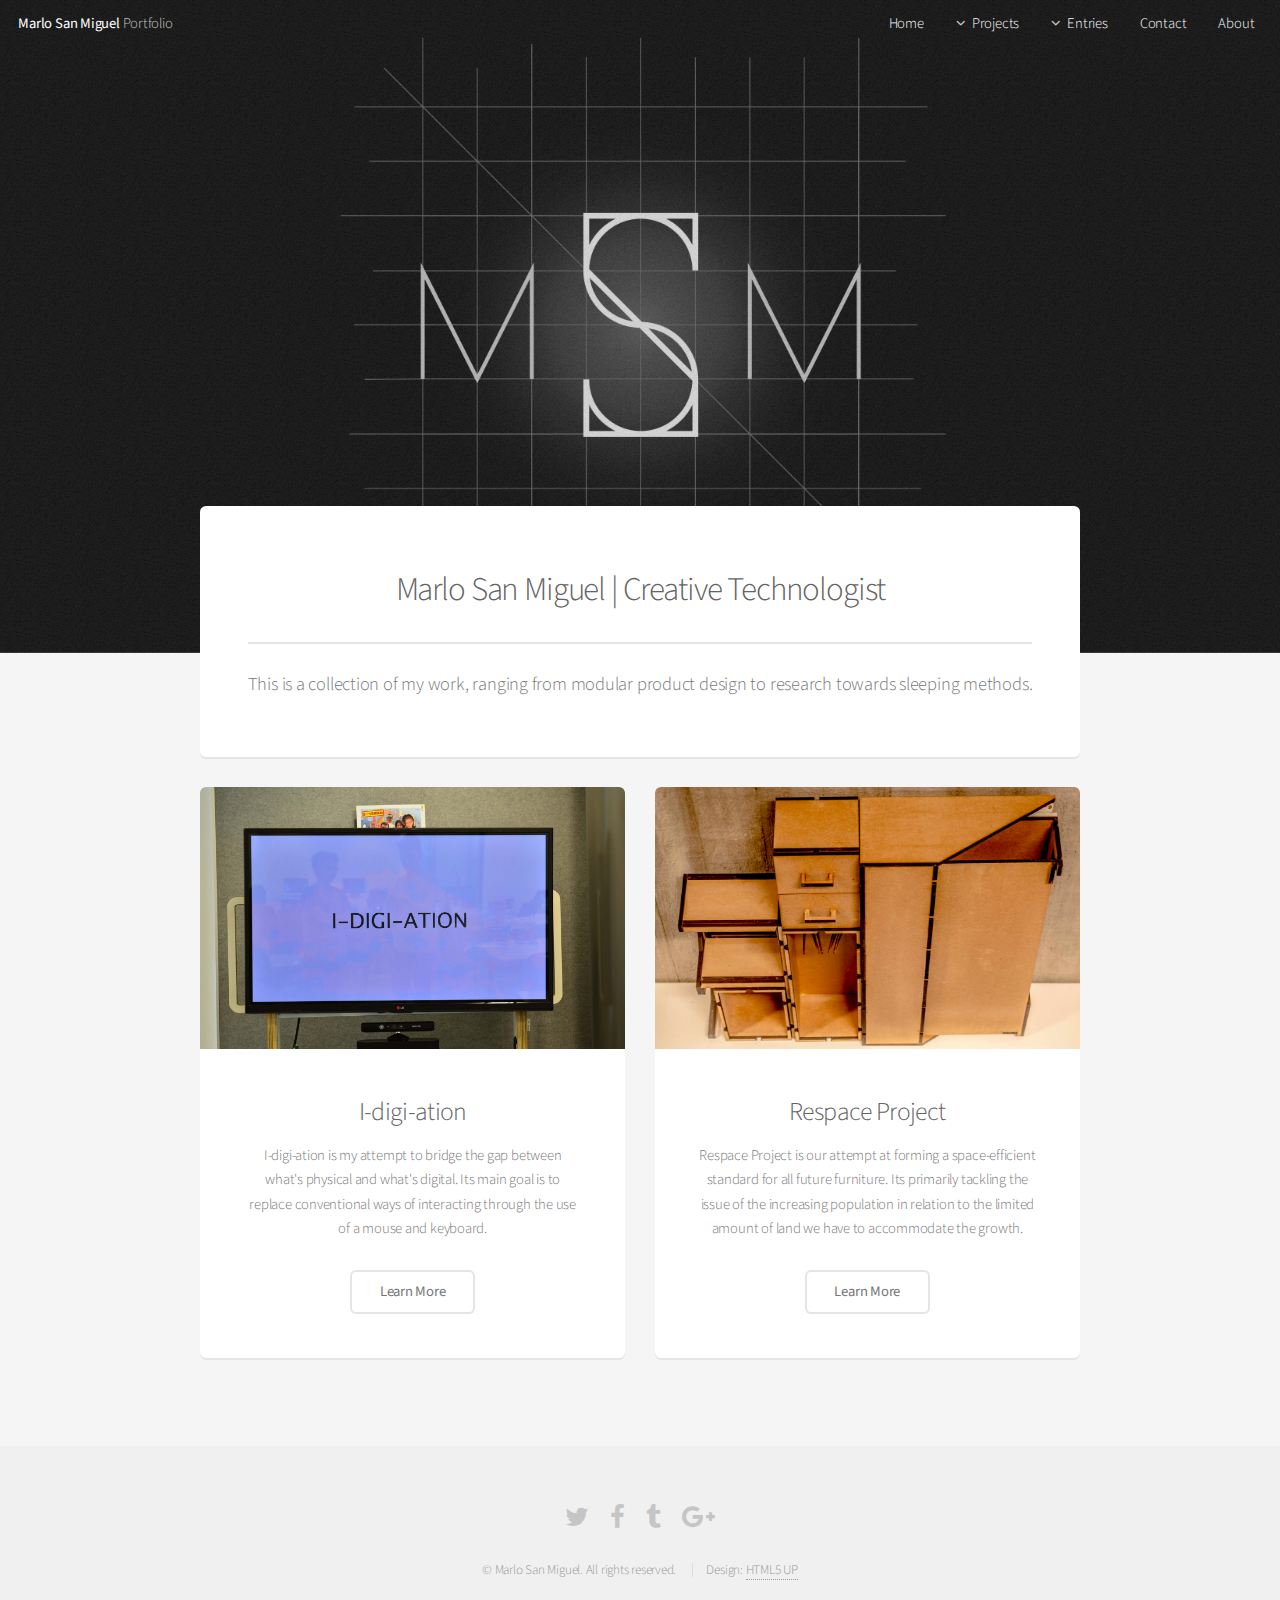
==== index.html @ a64d55e8 "Reconfigured Content.js" ====
<!DOCTYPE HTML>
<!--
	Alpha by HTML5 UP
	html5up.net | @n33co
	Free for personal and commercial use under the CCA 3.0 license (html5up.net/license)
-->
<html>
	<head>
		<link rel="shortcut icon" href="images/icon.ico" />
		<title>Marlo San Miguel</title>
		<meta charset="utf-8" />
		<meta name="viewport" content="width=device-width, initial-scale=1" />
		<!--[if lte IE 8]><script src="assets/js/ie/html5shiv.js"></script><![endif]-->
		<link rel="stylesheet" href="assets/css/main.css" />
		<!--[if lte IE 8]><link rel="stylesheet" href="assets/css/ie8.css" /><![endif]-->
	</head>
	<body class="landing">
		<div id="page-wrapper">

<!-- Header -->

<header id="header" class="alt">
	<script src="assets/js/content.js"></script>
</header>

<!-- Banner -->

			<section id="banner">
				<br/>
				<br/>
				<br/>
				<br/>
				<br/>
				<br/>
				<br/>
				<br/>
				<br/>
				&nbsp;
			</section>


<!-- Main -->

			<section class="container" id="main">
				<section class="box special">
					<header class="major">
				<h2>Marlo San Miguel      |       Creative Technologist</h2>
						<p>This is a collection of my work, ranging from modular product design&nbsp;to research towards sleeping methods.</p>
					</header>
				</section>

				<div class="row">
					<div class="6u 12u(narrower)">
						<section class="box special"><span class="image featured"><a href="idigiation.html"><img alt="" src="images/idigiation.jpg" /></a></span>

							<a href="idigiation.html"><h3>I-digi-ation</h3></a>

							<p>I-digi-ation is my attempt to bridge the gap between what&#39;s physical and what&#39;s digital. Its main goal is to replace conventional ways of interacting through the use of a mouse and keyboard.</p>

							<ul class="actions">
								<li><a class="button alt" href="idigiation.html">Learn More</a></li>
							</ul>
						</section>
					</div>

					<div class="6u 12u(narrower)">
						<section class="box special"><span class="image featured"><a href="respace.html"><img alt="" src="images/respaceBanner.jpg" /></a></span>

							<a href="respace.html"><h3>Respace Project</h3></a>

							<p>Respace Project is our attempt at forming a space-efficient standard for all future furniture. Its primarily tackling the issue
							of the increasing population in relation to the limited amount of land we have to accommodate the growth.</p>

							<ul class="actions">
								<li><a class="button alt" href="respace.html">Learn More</a></li>
							</ul>
						</section>
					</div>
				</div>
			</section>


<!-- Footer -->

			<footer id="footer">
				<ul class="icons">
					<li><a class="icon fa-twitter" href="https://twitter.com/MarlosmColab?lang=en"><span class="label">Twitter</span></a></li>
					<li><a class="icon fa-facebook" href="#"><span class="label">Facebook</span></a></li>
					<li><a class="icon fa-tumblr" href="http://marlosanmiguel.tumblr.com/"><span class="label">Instagram</span></a></li>
					<li><a class="icon fa-google-plus" href="#"><span class="label">Google+</span></a></li>
				</ul>

				<ul class="copyright">
					<li>&copy; Marlo San Miguel. All rights reserved.</li>
					<li>Design: <a href="http://html5up.net">HTML5 UP</a></li>
				</ul>
			</footer>
		</div>



		<!-- Scripts -->
			<script src="assets/js/jquery.min.js"></script>
			<script src="assets/js/jquery.dropotron.min.js"></script>
			<script src="assets/js/jquery.scrollgress.min.js"></script>
			<script src="assets/js/skel.min.js"></script>
			<script src="assets/js/util.js"></script>
			<!--[if lte IE 8]><script src="assets/js/ie/respond.min.js"></script><![endif]-->
			<script src="assets/js/main.js"></script>

	</body>
</html>
---- assets/css/main.css ----
@import url("font-awesome.min.css");
@import url("https://fonts.googleapis.com/css?family=Source+Sans+Pro:300,400,300italic,400italic");

/*
Alpha by HTML5 UP
html5up.net | @n33co
Free for personal and commercial use under the CCA 3.0 license (html5up.net/license)
*/

/* Reset */

html, body, div, span, applet, object, iframe, h1, h2, h3, h4, h5, h6, p, blockquote, pre, a, abbr, acronym, address, big, cite, code, del, dfn, em, img, ins, kbd, q, s, samp, small, strike, strong, sub, sup, tt, var, b, u, i, center, dl, dt, dd, ol, ul, li, fieldset, form, label, legend, table, caption, tbody, tfoot, thead, tr, th, td, article, aside, canvas, details, embed, figure, figcaption, footer, header, hgroup, menu, nav, output, ruby, section, summary, time, mark, audio, video {
	margin: 0;
	padding: 0;
	border: 0;
	font-size: 100%;
	font: inherit;
	vertical-align: baseline;
}

article, aside, details, figcaption, figure, footer, header, hgroup, menu, nav, section {
	display: block;
}

body {
	line-height: 1;
}

ol, ul {
	list-style: none;
}

blockquote, q {
	quotes: none;
}

blockquote:before, blockquote:after, q:before, q:after {
	content: '';
	content: none;
}

table {
	border-collapse: collapse;
	border-spacing: 0;
}

body {
	-webkit-text-size-adjust: none;
}

/* Box Model */

*, *:before, *:after {
	-moz-box-sizing: border-box;
	-webkit-box-sizing: border-box;
	box-sizing: border-box;
}

/* Containers */

.container {
	margin-left: auto;
	margin-right: auto;
}

.container.\31 25\25 {
	width: 100%;
	max-width: 75em;
	min-width: 60em;
}

.container.\37 5\25 {
	width: 45em;
}

.container.\35 0\25 {
	width: 30em;
}

.container.\32 5\25 {
	width: 15em;
}

.container {
	width: 60em;
}

@media screen and (max-width: 1680px) {

	.container.\31 25\25 {
		width: 100%;
		max-width: 75em;
		min-width: 60em;
	}

	.container.\37 5\25 {
		width: 45em;
	}

	.container.\35 0\25 {
		width: 30em;
	}

	.container.\32 5\25 {
		width: 15em;
	}

	.container {
		width: 60em;
	}

}

@media screen and (max-width: 1280px) {

	.container.\31 25\25 {
		width: 100%;
		max-width: 75em;
		min-width: 60em;
	}

	.container.\37 5\25 {
		width: 45em;
	}

	.container.\35 0\25 {
		width: 30em;
	}

	.container.\32 5\25 {
		width: 15em;
	}

	.container {
		width: 60em;
	}

}

@media screen and (max-width: 980px) {

	.container.\31 25\25 {
		width: 100%;
		max-width: 112.5%;
		min-width: 90%;
	}

	.container.\37 5\25 {
		width: 67.5%;
	}

	.container.\35 0\25 {
		width: 45%;
	}

	.container.\32 5\25 {
		width: 22.5%;
	}

	.container {
		width: 90%;
	}

}

@media screen and (max-width: 840px) {

	.container.\31 25\25 {
		width: 100%;
		max-width: 112.5%;
		min-width: 90%;
	}

	.container.\37 5\25 {
		width: 67.5%;
	}

	.container.\35 0\25 {
		width: 45%;
	}

	.container.\32 5\25 {
		width: 22.5%;
	}

	.container {
		width: 90% !important;
	}

}

@media screen and (max-width: 736px) {

	.container.\31 25\25 {
		width: 100%;
		max-width: 125%;
		min-width: 100%;
	}

	.container.\37 5\25 {
		width: 75%;
	}

	.container.\35 0\25 {
		width: 50%;
	}

	.container.\32 5\25 {
		width: 25%;
	}

	.container {
		width: 100% !important;
	}

}

@media screen and (max-width: 480px) {

	.container.\31 25\25 {
		width: 100%;
		max-width: 125%;
		min-width: 100%;
	}

	.container.\37 5\25 {
		width: 75%;
	}

	.container.\35 0\25 {
		width: 50%;
	}

	.container.\32 5\25 {
		width: 25%;
	}

	.container {
		width: 100% !important;
	}

}

/* Grid */

.row {
	border-bottom: solid 1px transparent;
	-moz-box-sizing: border-box;
	-webkit-box-sizing: border-box;
	box-sizing: border-box;
}

.row > * {
	float: left;
	-moz-box-sizing: border-box;
	-webkit-box-sizing: border-box;
	box-sizing: border-box;
}

.row:after, .row:before {
	content: '';
	display: block;
	clear: both;
	height: 0;
}

.row.uniform > * > :first-child {
	margin-top: 0;
}

.row.uniform > * > :last-child {
	margin-bottom: 0;
}

.row.\30 \25 > * {
	padding: 0 0 0 0em;
}

.row.\30 \25 {
	margin: 0 0 -1px 0em;
}

.row.uniform.\30 \25 > * {
	padding: 0em 0 0 0em;
}

.row.uniform.\30 \25 {
	margin: 0em 0 -1px 0em;
}

.row > * {
	padding: 0 0 0 2em;
}

.row {
	margin: 0 0 -1px -2em;
}

.row.uniform > * {
	padding: 2em 0 0 2em;
}

.row.uniform {
	margin: -2em 0 -1px -2em;
}

.row.\32 00\25 > * {
	padding: 0 0 0 4em;
}

.row.\32 00\25 {
	margin: 0 0 -1px -4em;
}

.row.uniform.\32 00\25 > * {
	padding: 4em 0 0 4em;
}

.row.uniform.\32 00\25 {
	margin: -4em 0 -1px -4em;
}

.row.\31 50\25 > * {
	padding: 0 0 0 3em;
}

.row.\31 50\25 {
	margin: 0 0 -1px -3em;
}

.row.uniform.\31 50\25 > * {
	padding: 3em 0 0 3em;
}

.row.uniform.\31 50\25 {
	margin: -3em 0 -1px -3em;
}

.row.\35 0\25 > * {
	padding: 0 0 0 1em;
}

.row.\35 0\25 {
	margin: 0 0 -1px -1em;
}

.row.uniform.\35 0\25 > * {
	padding: 1em 0 0 1em;
}

.row.uniform.\35 0\25 {
	margin: -1em 0 -1px -1em;
}

.row.\32 5\25 > * {
	padding: 0 0 0 0.5em;
}

.row.\32 5\25 {
	margin: 0 0 -1px -0.5em;
}

.row.uniform.\32 5\25 > * {
	padding: 0.5em 0 0 0.5em;
}

.row.uniform.\32 5\25 {
	margin: -0.5em 0 -1px -0.5em;
}

.\31 2u, .\31 2u\24 {
	width: 100%;
	clear: none;
	margin-left: 0;
}

.\31 1u, .\31 1u\24 {
	width: 91.6666666667%;
	clear: none;
	margin-left: 0;
}

.\31 0u, .\31 0u\24 {
	width: 83.3333333333%;
	clear: none;
	margin-left: 0;
}

.\39 u, .\39 u\24 {
	width: 75%;
	clear: none;
	margin-left: 0;
}

.\38 u, .\38 u\24 {
	width: 66.6666666667%;
	clear: none;
	margin-left: 0;
}

.\37 u, .\37 u\24 {
	width: 58.3333333333%;
	clear: none;
	margin-left: 0;
}

.\36 u, .\36 u\24 {
	width: 50%;
	clear: none;
	margin-left: 0;
}

.\35 u, .\35 u\24 {
	width: 41.6666666667%;
	clear: none;
	margin-left: 0;
}

.\34 u, .\34 u\24 {
	width: 33.3333333333%;
	clear: none;
	margin-left: 0;
}

.\33 u, .\33 u\24 {
	width: 25%;
	clear: none;
	margin-left: 0;
}

.\32 u, .\32 u\24 {
	width: 16.6666666667%;
	clear: none;
	margin-left: 0;
}

.\31 u, .\31 u\24 {
	width: 8.3333333333%;
	clear: none;
	margin-left: 0;
}

.\31 2u\24 + *,
.\31 1u\24 + *,
.\31 0u\24 + *,
.\39 u\24 + *,
.\38 u\24 + *,
.\37 u\24 + *,
.\36 u\24 + *,
.\35 u\24 + *,
.\34 u\24 + *,
.\33 u\24 + *,
.\32 u\24 + *,
.\31 u\24 + * {
	clear: left;
}

.\-11u {
	margin-left: 91.66667%;
}

.\-10u {
	margin-left: 83.33333%;
}

.\-9u {
	margin-left: 75%;
}

.\-8u {
	margin-left: 66.66667%;
}

.\-7u {
	margin-left: 58.33333%;
}

.\-6u {
	margin-left: 50%;
}

.\-5u {
	margin-left: 41.66667%;
}

.\-4u {
	margin-left: 33.33333%;
}

.\-3u {
	margin-left: 25%;
}

.\-2u {
	margin-left: 16.66667%;
}

.\-1u {
	margin-left: 8.33333%;
}

@media screen and (max-width: 1680px) {

	.row > * {
		padding: 0 0 0 2em;
	}

	.row {
		margin: 0 0 -1px -2em;
	}

	.row.uniform > * {
		padding: 2em 0 0 2em;
	}

	.row.uniform {
		margin: -2em 0 -1px -2em;
	}

	.row.\32 00\25 > * {
		padding: 0 0 0 4em;
	}

	.row.\32 00\25 {
		margin: 0 0 -1px -4em;
	}

	.row.uniform.\32 00\25 > * {
		padding: 4em 0 0 4em;
	}

	.row.uniform.\32 00\25 {
		margin: -4em 0 -1px -4em;
	}

	.row.\31 50\25 > * {
		padding: 0 0 0 3em;
	}

	.row.\31 50\25 {
		margin: 0 0 -1px -3em;
	}

	.row.uniform.\31 50\25 > * {
		padding: 3em 0 0 3em;
	}

	.row.uniform.\31 50\25 {
		margin: -3em 0 -1px -3em;
	}

	.row.\35 0\25 > * {
		padding: 0 0 0 1em;
	}

	.row.\35 0\25 {
		margin: 0 0 -1px -1em;
	}

	.row.uniform.\35 0\25 > * {
		padding: 1em 0 0 1em;
	}

	.row.uniform.\35 0\25 {
		margin: -1em 0 -1px -1em;
	}

	.row.\32 5\25 > * {
		padding: 0 0 0 0.5em;
	}

	.row.\32 5\25 {
		margin: 0 0 -1px -0.5em;
	}

	.row.uniform.\32 5\25 > * {
		padding: 0.5em 0 0 0.5em;
	}

	.row.uniform.\32 5\25 {
		margin: -0.5em 0 -1px -0.5em;
	}

	.\31 2u\28wide\29, .\31 2u\24\28wide\29 {
		width: 100%;
		clear: none;
		margin-left: 0;
	}

	.\31 1u\28wide\29, .\31 1u\24\28wide\29 {
		width: 91.6666666667%;
		clear: none;
		margin-left: 0;
	}

	.\31 0u\28wide\29, .\31 0u\24\28wide\29 {
		width: 83.3333333333%;
		clear: none;
		margin-left: 0;
	}

	.\39 u\28wide\29, .\39 u\24\28wide\29 {
		width: 75%;
		clear: none;
		margin-left: 0;
	}

	.\38 u\28wide\29, .\38 u\24\28wide\29 {
		width: 66.6666666667%;
		clear: none;
		margin-left: 0;
	}

	.\37 u\28wide\29, .\37 u\24\28wide\29 {
		width: 58.3333333333%;
		clear: none;
		margin-left: 0;
	}

	.\36 u\28wide\29, .\36 u\24\28wide\29 {
		width: 50%;
		clear: none;
		margin-left: 0;
	}

	.\35 u\28wide\29, .\35 u\24\28wide\29 {
		width: 41.6666666667%;
		clear: none;
		margin-left: 0;
	}

	.\34 u\28wide\29, .\34 u\24\28wide\29 {
		width: 33.3333333333%;
		clear: none;
		margin-left: 0;
	}

	.\33 u\28wide\29, .\33 u\24\28wide\29 {
		width: 25%;
		clear: none;
		margin-left: 0;
	}

	.\32 u\28wide\29, .\32 u\24\28wide\29 {
		width: 16.6666666667%;
		clear: none;
		margin-left: 0;
	}

	.\31 u\28wide\29, .\31 u\24\28wide\29 {
		width: 8.3333333333%;
		clear: none;
		margin-left: 0;
	}

	.\31 2u\24\28wide\29 + *,
	.\31 1u\24\28wide\29 + *,
	.\31 0u\24\28wide\29 + *,
	.\39 u\24\28wide\29 + *,
	.\38 u\24\28wide\29 + *,
	.\37 u\24\28wide\29 + *,
	.\36 u\24\28wide\29 + *,
	.\35 u\24\28wide\29 + *,
	.\34 u\24\28wide\29 + *,
	.\33 u\24\28wide\29 + *,
	.\32 u\24\28wide\29 + *,
	.\31 u\24\28wide\29 + * {
		clear: left;
	}

	.\-11u\28wide\29 {
		margin-left: 91.66667%;
	}

	.\-10u\28wide\29 {
		margin-left: 83.33333%;
	}

	.\-9u\28wide\29 {
		margin-left: 75%;
	}

	.\-8u\28wide\29 {
		margin-left: 66.66667%;
	}

	.\-7u\28wide\29 {
		margin-left: 58.33333%;
	}

	.\-6u\28wide\29 {
		margin-left: 50%;
	}

	.\-5u\28wide\29 {
		margin-left: 41.66667%;
	}

	.\-4u\28wide\29 {
		margin-left: 33.33333%;
	}

	.\-3u\28wide\29 {
		margin-left: 25%;
	}

	.\-2u\28wide\29 {
		margin-left: 16.66667%;
	}

	.\-1u\28wide\29 {
		margin-left: 8.33333%;
	}

}

@media screen and (max-width: 1280px) {

	.row > * {
		padding: 0 0 0 2em;
	}

	.row {
		margin: 0 0 -1px -2em;
	}

	.row.uniform > * {
		padding: 2em 0 0 2em;
	}

	.row.uniform {
		margin: -2em 0 -1px -2em;
	}

	.row.\32 00\25 > * {
		padding: 0 0 0 4em;
	}

	.row.\32 00\25 {
		margin: 0 0 -1px -4em;
	}

	.row.uniform.\32 00\25 > * {
		padding: 4em 0 0 4em;
	}

	.row.uniform.\32 00\25 {
		margin: -4em 0 -1px -4em;
	}

	.row.\31 50\25 > * {
		padding: 0 0 0 3em;
	}

	.row.\31 50\25 {
		margin: 0 0 -1px -3em;
	}

	.row.uniform.\31 50\25 > * {
		padding: 3em 0 0 3em;
	}

	.row.uniform.\31 50\25 {
		margin: -3em 0 -1px -3em;
	}

	.row.\35 0\25 > * {
		padding: 0 0 0 1em;
	}

	.row.\35 0\25 {
		margin: 0 0 -1px -1em;
	}

	.row.uniform.\35 0\25 > * {
		padding: 1em 0 0 1em;
	}

	.row.uniform.\35 0\25 {
		margin: -1em 0 -1px -1em;
	}

	.row.\32 5\25 > * {
		padding: 0 0 0 0.5em;
	}

	.row.\32 5\25 {
		margin: 0 0 -1px -0.5em;
	}

	.row.uniform.\32 5\25 > * {
		padding: 0.5em 0 0 0.5em;
	}

	.row.uniform.\32 5\25 {
		margin: -0.5em 0 -1px -0.5em;
	}

	.\31 2u\28normal\29, .\31 2u\24\28normal\29 {
		width: 100%;
		clear: none;
		margin-left: 0;
	}

	.\31 1u\28normal\29, .\31 1u\24\28normal\29 {
		width: 91.6666666667%;
		clear: none;
		margin-left: 0;
	}

	.\31 0u\28normal\29, .\31 0u\24\28normal\29 {
		width: 83.3333333333%;
		clear: none;
		margin-left: 0;
	}

	.\39 u\28normal\29, .\39 u\24\28normal\29 {
		width: 75%;
		clear: none;
		margin-left: 0;
	}

	.\38 u\28normal\29, .\38 u\24\28normal\29 {
		width: 66.6666666667%;
		clear: none;
		margin-left: 0;
	}

	.\37 u\28normal\29, .\37 u\24\28normal\29 {
		width: 58.3333333333%;
		clear: none;
		margin-left: 0;
	}

	.\36 u\28normal\29, .\36 u\24\28normal\29 {
		width: 50%;
		clear: none;
		margin-left: 0;
	}

	.\35 u\28normal\29, .\35 u\24\28normal\29 {
		width: 41.6666666667%;
		clear: none;
		margin-left: 0;
	}

	.\34 u\28normal\29, .\34 u\24\28normal\29 {
		width: 33.3333333333%;
		clear: none;
		margin-left: 0;
	}

	.\33 u\28normal\29, .\33 u\24\28normal\29 {
		width: 25%;
		clear: none;
		margin-left: 0;
	}

	.\32 u\28normal\29, .\32 u\24\28normal\29 {
		width: 16.6666666667%;
		clear: none;
		margin-left: 0;
	}

	.\31 u\28normal\29, .\31 u\24\28normal\29 {
		width: 8.3333333333%;
		clear: none;
		margin-left: 0;
	}

	.\31 2u\24\28normal\29 + *,
	.\31 1u\24\28normal\29 + *,
	.\31 0u\24\28normal\29 + *,
	.\39 u\24\28normal\29 + *,
	.\38 u\24\28normal\29 + *,
	.\37 u\24\28normal\29 + *,
	.\36 u\24\28normal\29 + *,
	.\35 u\24\28normal\29 + *,
	.\34 u\24\28normal\29 + *,
	.\33 u\24\28normal\29 + *,
	.\32 u\24\28normal\29 + *,
	.\31 u\24\28normal\29 + * {
		clear: left;
	}

	.\-11u\28normal\29 {
		margin-left: 91.66667%;
	}

	.\-10u\28normal\29 {
		margin-left: 83.33333%;
	}

	.\-9u\28normal\29 {
		margin-left: 75%;
	}

	.\-8u\28normal\29 {
		margin-left: 66.66667%;
	}

	.\-7u\28normal\29 {
		margin-left: 58.33333%;
	}

	.\-6u\28normal\29 {
		margin-left: 50%;
	}

	.\-5u\28normal\29 {
		margin-left: 41.66667%;
	}

	.\-4u\28normal\29 {
		margin-left: 33.33333%;
	}

	.\-3u\28normal\29 {
		margin-left: 25%;
	}

	.\-2u\28normal\29 {
		margin-left: 16.66667%;
	}

	.\-1u\28normal\29 {
		margin-left: 8.33333%;
	}

}

@media screen and (max-width: 980px) {

	.row > * {
		padding: 0 0 0 2em;
	}

	.row {
		margin: 0 0 -1px -2em;
	}

	.row.uniform > * {
		padding: 2em 0 0 2em;
	}

	.row.uniform {
		margin: -2em 0 -1px -2em;
	}

	.row.\32 00\25 > * {
		padding: 0 0 0 4em;
	}

	.row.\32 00\25 {
		margin: 0 0 -1px -4em;
	}

	.row.uniform.\32 00\25 > * {
		padding: 4em 0 0 4em;
	}

	.row.uniform.\32 00\25 {
		margin: -4em 0 -1px -4em;
	}

	.row.\31 50\25 > * {
		padding: 0 0 0 3em;
	}

	.row.\31 50\25 {
		margin: 0 0 -1px -3em;
	}

	.row.uniform.\31 50\25 > * {
		padding: 3em 0 0 3em;
	}

	.row.uniform.\31 50\25 {
		margin: -3em 0 -1px -3em;
	}

	.row.\35 0\25 > * {
		padding: 0 0 0 1em;
	}

	.row.\35 0\25 {
		margin: 0 0 -1px -1em;
	}

	.row.uniform.\35 0\25 > * {
		padding: 1em 0 0 1em;
	}

	.row.uniform.\35 0\25 {
		margin: -1em 0 -1px -1em;
	}

	.row.\32 5\25 > * {
		padding: 0 0 0 0.5em;
	}

	.row.\32 5\25 {
		margin: 0 0 -1px -0.5em;
	}

	.row.uniform.\32 5\25 > * {
		padding: 0.5em 0 0 0.5em;
	}

	.row.uniform.\32 5\25 {
		margin: -0.5em 0 -1px -0.5em;
	}

	.\31 2u\28narrow\29, .\31 2u\24\28narrow\29 {
		width: 100%;
		clear: none;
		margin-left: 0;
	}

	.\31 1u\28narrow\29, .\31 1u\24\28narrow\29 {
		width: 91.6666666667%;
		clear: none;
		margin-left: 0;
	}

	.\31 0u\28narrow\29, .\31 0u\24\28narrow\29 {
		width: 83.3333333333%;
		clear: none;
		margin-left: 0;
	}

	.\39 u\28narrow\29, .\39 u\24\28narrow\29 {
		width: 75%;
		clear: none;
		margin-left: 0;
	}

	.\38 u\28narrow\29, .\38 u\24\28narrow\29 {
		width: 66.6666666667%;
		clear: none;
		margin-left: 0;
	}

	.\37 u\28narrow\29, .\37 u\24\28narrow\29 {
		width: 58.3333333333%;
		clear: none;
		margin-left: 0;
	}

	.\36 u\28narrow\29, .\36 u\24\28narrow\29 {
		width: 50%;
		clear: none;
		margin-left: 0;
	}

	.\35 u\28narrow\29, .\35 u\24\28narrow\29 {
		width: 41.6666666667%;
		clear: none;
		margin-left: 0;
	}

	.\34 u\28narrow\29, .\34 u\24\28narrow\29 {
		width: 33.3333333333%;
		clear: none;
		margin-left: 0;
	}

	.\33 u\28narrow\29, .\33 u\24\28narrow\29 {
		width: 25%;
		clear: none;
		margin-left: 0;
	}

	.\32 u\28narrow\29, .\32 u\24\28narrow\29 {
		width: 16.6666666667%;
		clear: none;
		margin-left: 0;
	}

	.\31 u\28narrow\29, .\31 u\24\28narrow\29 {
		width: 8.3333333333%;
		clear: none;
		margin-left: 0;
	}

	.\31 2u\24\28narrow\29 + *,
	.\31 1u\24\28narrow\29 + *,
	.\31 0u\24\28narrow\29 + *,
	.\39 u\24\28narrow\29 + *,
	.\38 u\24\28narrow\29 + *,
	.\37 u\24\28narrow\29 + *,
	.\36 u\24\28narrow\29 + *,
	.\35 u\24\28narrow\29 + *,
	.\34 u\24\28narrow\29 + *,
	.\33 u\24\28narrow\29 + *,
	.\32 u\24\28narrow\29 + *,
	.\31 u\24\28narrow\29 + * {
		clear: left;
	}

	.\-11u\28narrow\29 {
		margin-left: 91.66667%;
	}

	.\-10u\28narrow\29 {
		margin-left: 83.33333%;
	}

	.\-9u\28narrow\29 {
		margin-left: 75%;
	}

	.\-8u\28narrow\29 {
		margin-left: 66.66667%;
	}

	.\-7u\28narrow\29 {
		margin-left: 58.33333%;
	}

	.\-6u\28narrow\29 {
		margin-left: 50%;
	}

	.\-5u\28narrow\29 {
		margin-left: 41.66667%;
	}

	.\-4u\28narrow\29 {
		margin-left: 33.33333%;
	}

	.\-3u\28narrow\29 {
		margin-left: 25%;
	}

	.\-2u\28narrow\29 {
		margin-left: 16.66667%;
	}

	.\-1u\28narrow\29 {
		margin-left: 8.33333%;
	}

}

@media screen and (max-width: 840px) {

	.row > * {
		padding: 0 0 0 2em;
	}

	.row {
		margin: 0 0 -1px -2em;
	}

	.row.uniform > * {
		padding: 2em 0 0 2em;
	}

	.row.uniform {
		margin: -2em 0 -1px -2em;
	}

	.row.\32 00\25 > * {
		padding: 0 0 0 4em;
	}

	.row.\32 00\25 {
		margin: 0 0 -1px -4em;
	}

	.row.uniform.\32 00\25 > * {
		padding: 4em 0 0 4em;
	}

	.row.uniform.\32 00\25 {
		margin: -4em 0 -1px -4em;
	}

	.row.\31 50\25 > * {
		padding: 0 0 0 3em;
	}

	.row.\31 50\25 {
		margin: 0 0 -1px -3em;
	}

	.row.uniform.\31 50\25 > * {
		padding: 3em 0 0 3em;
	}

	.row.uniform.\31 50\25 {
		margin: -3em 0 -1px -3em;
	}

	.row.\35 0\25 > * {
		padding: 0 0 0 1em;
	}

	.row.\35 0\25 {
		margin: 0 0 -1px -1em;
	}

	.row.uniform.\35 0\25 > * {
		padding: 1em 0 0 1em;
	}

	.row.uniform.\35 0\25 {
		margin: -1em 0 -1px -1em;
	}

	.row.\32 5\25 > * {
		padding: 0 0 0 0.5em;
	}

	.row.\32 5\25 {
		margin: 0 0 -1px -0.5em;
	}

	.row.uniform.\32 5\25 > * {
		padding: 0.5em 0 0 0.5em;
	}

	.row.uniform.\32 5\25 {
		margin: -0.5em 0 -1px -0.5em;
	}

	.\31 2u\28narrower\29, .\31 2u\24\28narrower\29 {
		width: 100%;
		clear: none;
		margin-left: 0;
	}

	.\31 1u\28narrower\29, .\31 1u\24\28narrower\29 {
		width: 91.6666666667%;
		clear: none;
		margin-left: 0;
	}

	.\31 0u\28narrower\29, .\31 0u\24\28narrower\29 {
		width: 83.3333333333%;
		clear: none;
		margin-left: 0;
	}

	.\39 u\28narrower\29, .\39 u\24\28narrower\29 {
		width: 75%;
		clear: none;
		margin-left: 0;
	}

	.\38 u\28narrower\29, .\38 u\24\28narrower\29 {
		width: 66.6666666667%;
		clear: none;
		margin-left: 0;
	}

	.\37 u\28narrower\29, .\37 u\24\28narrower\29 {
		width: 58.3333333333%;
		clear: none;
		margin-left: 0;
	}

	.\36 u\28narrower\29, .\36 u\24\28narrower\29 {
		width: 50%;
		clear: none;
		margin-left: 0;
	}

	.\35 u\28narrower\29, .\35 u\24\28narrower\29 {
		width: 41.6666666667%;
		clear: none;
		margin-left: 0;
	}

	.\34 u\28narrower\29, .\34 u\24\28narrower\29 {
		width: 33.3333333333%;
		clear: none;
		margin-left: 0;
	}

	.\33 u\28narrower\29, .\33 u\24\28narrower\29 {
		width: 25%;
		clear: none;
		margin-left: 0;
	}

	.\32 u\28narrower\29, .\32 u\24\28narrower\29 {
		width: 16.6666666667%;
		clear: none;
		margin-left: 0;
	}

	.\31 u\28narrower\29, .\31 u\24\28narrower\29 {
		width: 8.3333333333%;
		clear: none;
		margin-left: 0;
	}

	.\31 2u\24\28narrower\29 + *,
	.\31 1u\24\28narrower\29 + *,
	.\31 0u\24\28narrower\29 + *,
	.\39 u\24\28narrower\29 + *,
	.\38 u\24\28narrower\29 + *,
	.\37 u\24\28narrower\29 + *,
	.\36 u\24\28narrower\29 + *,
	.\35 u\24\28narrower\29 + *,
	.\34 u\24\28narrower\29 + *,
	.\33 u\24\28narrower\29 + *,
	.\32 u\24\28narrower\29 + *,
	.\31 u\24\28narrower\29 + * {
		clear: left;
	}

	.\-11u\28narrower\29 {
		margin-left: 91.66667%;
	}

	.\-10u\28narrower\29 {
		margin-left: 83.33333%;
	}

	.\-9u\28narrower\29 {
		margin-left: 75%;
	}

	.\-8u\28narrower\29 {
		margin-left: 66.66667%;
	}

	.\-7u\28narrower\29 {
		margin-left: 58.33333%;
	}

	.\-6u\28narrower\29 {
		margin-left: 50%;
	}

	.\-5u\28narrower\29 {
		margin-left: 41.66667%;
	}

	.\-4u\28narrower\29 {
		margin-left: 33.33333%;
	}

	.\-3u\28narrower\29 {
		margin-left: 25%;
	}

	.\-2u\28narrower\29 {
		margin-left: 16.66667%;
	}

	.\-1u\28narrower\29 {
		margin-left: 8.33333%;
	}

}

@media screen and (max-width: 736px) {

	.row > * {
		padding: 0 0 0 2em;
	}

	.row {
		margin: 0 0 -1px -2em;
	}

	.row.uniform > * {
		padding: 2em 0 0 2em;
	}

	.row.uniform {
		margin: -2em 0 -1px -2em;
	}

	.row.\32 00\25 > * {
		padding: 0 0 0 4em;
	}

	.row.\32 00\25 {
		margin: 0 0 -1px -4em;
	}

	.row.uniform.\32 00\25 > * {
		padding: 4em 0 0 4em;
	}

	.row.uniform.\32 00\25 {
		margin: -4em 0 -1px -4em;
	}

	.row.\31 50\25 > * {
		padding: 0 0 0 3em;
	}

	.row.\31 50\25 {
		margin: 0 0 -1px -3em;
	}

	.row.uniform.\31 50\25 > * {
		padding: 3em 0 0 3em;
	}

	.row.uniform.\31 50\25 {
		margin: -3em 0 -1px -3em;
	}

	.row.\35 0\25 > * {
		padding: 0 0 0 1em;
	}

	.row.\35 0\25 {
		margin: 0 0 -1px -1em;
	}

	.row.uniform.\35 0\25 > * {
		padding: 1em 0 0 1em;
	}

	.row.uniform.\35 0\25 {
		margin: -1em 0 -1px -1em;
	}

	.row.\32 5\25 > * {
		padding: 0 0 0 0.5em;
	}

	.row.\32 5\25 {
		margin: 0 0 -1px -0.5em;
	}

	.row.uniform.\32 5\25 > * {
		padding: 0.5em 0 0 0.5em;
	}

	.row.uniform.\32 5\25 {
		margin: -0.5em 0 -1px -0.5em;
	}

	.\31 2u\28mobile\29, .\31 2u\24\28mobile\29 {
		width: 100%;
		clear: none;
		margin-left: 0;
	}

	.\31 1u\28mobile\29, .\31 1u\24\28mobile\29 {
		width: 91.6666666667%;
		clear: none;
		margin-left: 0;
	}

	.\31 0u\28mobile\29, .\31 0u\24\28mobile\29 {
		width: 83.3333333333%;
		clear: none;
		margin-left: 0;
	}

	.\39 u\28mobile\29, .\39 u\24\28mobile\29 {
		width: 75%;
		clear: none;
		margin-left: 0;
	}

	.\38 u\28mobile\29, .\38 u\24\28mobile\29 {
		width: 66.6666666667%;
		clear: none;
		margin-left: 0;
	}

	.\37 u\28mobile\29, .\37 u\24\28mobile\29 {
		width: 58.3333333333%;
		clear: none;
		margin-left: 0;
	}

	.\36 u\28mobile\29, .\36 u\24\28mobile\29 {
		width: 50%;
		clear: none;
		margin-left: 0;
	}

	.\35 u\28mobile\29, .\35 u\24\28mobile\29 {
		width: 41.6666666667%;
		clear: none;
		margin-left: 0;
	}

	.\34 u\28mobile\29, .\34 u\24\28mobile\29 {
		width: 33.3333333333%;
		clear: none;
		margin-left: 0;
	}

	.\33 u\28mobile\29, .\33 u\24\28mobile\29 {
		width: 25%;
		clear: none;
		margin-left: 0;
	}

	.\32 u\28mobile\29, .\32 u\24\28mobile\29 {
		width: 16.6666666667%;
		clear: none;
		margin-left: 0;
	}

	.\31 u\28mobile\29, .\31 u\24\28mobile\29 {
		width: 8.3333333333%;
		clear: none;
		margin-left: 0;
	}

	.\31 2u\24\28mobile\29 + *,
	.\31 1u\24\28mobile\29 + *,
	.\31 0u\24\28mobile\29 + *,
	.\39 u\24\28mobile\29 + *,
	.\38 u\24\28mobile\29 + *,
	.\37 u\24\28mobile\29 + *,
	.\36 u\24\28mobile\29 + *,
	.\35 u\24\28mobile\29 + *,
	.\34 u\24\28mobile\29 + *,
	.\33 u\24\28mobile\29 + *,
	.\32 u\24\28mobile\29 + *,
	.\31 u\24\28mobile\29 + * {
		clear: left;
	}

	.\-11u\28mobile\29 {
		margin-left: 91.66667%;
	}

	.\-10u\28mobile\29 {
		margin-left: 83.33333%;
	}

	.\-9u\28mobile\29 {
		margin-left: 75%;
	}

	.\-8u\28mobile\29 {
		margin-left: 66.66667%;
	}

	.\-7u\28mobile\29 {
		margin-left: 58.33333%;
	}

	.\-6u\28mobile\29 {
		margin-left: 50%;
	}

	.\-5u\28mobile\29 {
		margin-left: 41.66667%;
	}

	.\-4u\28mobile\29 {
		margin-left: 33.33333%;
	}

	.\-3u\28mobile\29 {
		margin-left: 25%;
	}

	.\-2u\28mobile\29 {
		margin-left: 16.66667%;
	}

	.\-1u\28mobile\29 {
		margin-left: 8.33333%;
	}

}

@media screen and (max-width: 480px) {

	.row > * {
		padding: 0 0 0 2em;
	}

	.row {
		margin: 0 0 -1px -2em;
	}

	.row.uniform > * {
		padding: 2em 0 0 2em;
	}

	.row.uniform {
		margin: -2em 0 -1px -2em;
	}

	.row.\32 00\25 > * {
		padding: 0 0 0 4em;
	}

	.row.\32 00\25 {
		margin: 0 0 -1px -4em;
	}

	.row.uniform.\32 00\25 > * {
		padding: 4em 0 0 4em;
	}

	.row.uniform.\32 00\25 {
		margin: -4em 0 -1px -4em;
	}

	.row.\31 50\25 > * {
		padding: 0 0 0 3em;
	}

	.row.\31 50\25 {
		margin: 0 0 -1px -3em;
	}

	.row.uniform.\31 50\25 > * {
		padding: 3em 0 0 3em;
	}

	.row.uniform.\31 50\25 {
		margin: -3em 0 -1px -3em;
	}

	.row.\35 0\25 > * {
		padding: 0 0 0 1em;
	}

	.row.\35 0\25 {
		margin: 0 0 -1px -1em;
	}

	.row.uniform.\35 0\25 > * {
		padding: 1em 0 0 1em;
	}

	.row.uniform.\35 0\25 {
		margin: -1em 0 -1px -1em;
	}

	.row.\32 5\25 > * {
		padding: 0 0 0 0.5em;
	}

	.row.\32 5\25 {
		margin: 0 0 -1px -0.5em;
	}

	.row.uniform.\32 5\25 > * {
		padding: 0.5em 0 0 0.5em;
	}

	.row.uniform.\32 5\25 {
		margin: -0.5em 0 -1px -0.5em;
	}

	.\31 2u\28mobilep\29, .\31 2u\24\28mobilep\29 {
		width: 100%;
		clear: none;
		margin-left: 0;
	}

	.\31 1u\28mobilep\29, .\31 1u\24\28mobilep\29 {
		width: 91.6666666667%;
		clear: none;
		margin-left: 0;
	}

	.\31 0u\28mobilep\29, .\31 0u\24\28mobilep\29 {
		width: 83.3333333333%;
		clear: none;
		margin-left: 0;
	}

	.\39 u\28mobilep\29, .\39 u\24\28mobilep\29 {
		width: 75%;
		clear: none;
		margin-left: 0;
	}

	.\38 u\28mobilep\29, .\38 u\24\28mobilep\29 {
		width: 66.6666666667%;
		clear: none;
		margin-left: 0;
	}

	.\37 u\28mobilep\29, .\37 u\24\28mobilep\29 {
		width: 58.3333333333%;
		clear: none;
		margin-left: 0;
	}

	.\36 u\28mobilep\29, .\36 u\24\28mobilep\29 {
		width: 50%;
		clear: none;
		margin-left: 0;
	}

	.\35 u\28mobilep\29, .\35 u\24\28mobilep\29 {
		width: 41.6666666667%;
		clear: none;
		margin-left: 0;
	}

	.\34 u\28mobilep\29, .\34 u\24\28mobilep\29 {
		width: 33.3333333333%;
		clear: none;
		margin-left: 0;
	}

	.\33 u\28mobilep\29, .\33 u\24\28mobilep\29 {
		width: 25%;
		clear: none;
		margin-left: 0;
	}

	.\32 u\28mobilep\29, .\32 u\24\28mobilep\29 {
		width: 16.6666666667%;
		clear: none;
		margin-left: 0;
	}

	.\31 u\28mobilep\29, .\31 u\24\28mobilep\29 {
		width: 8.3333333333%;
		clear: none;
		margin-left: 0;
	}

	.\31 2u\24\28mobilep\29 + *,
	.\31 1u\24\28mobilep\29 + *,
	.\31 0u\24\28mobilep\29 + *,
	.\39 u\24\28mobilep\29 + *,
	.\38 u\24\28mobilep\29 + *,
	.\37 u\24\28mobilep\29 + *,
	.\36 u\24\28mobilep\29 + *,
	.\35 u\24\28mobilep\29 + *,
	.\34 u\24\28mobilep\29 + *,
	.\33 u\24\28mobilep\29 + *,
	.\32 u\24\28mobilep\29 + *,
	.\31 u\24\28mobilep\29 + * {
		clear: left;
	}

	.\-11u\28mobilep\29 {
		margin-left: 91.66667%;
	}

	.\-10u\28mobilep\29 {
		margin-left: 83.33333%;
	}

	.\-9u\28mobilep\29 {
		margin-left: 75%;
	}

	.\-8u\28mobilep\29 {
		margin-left: 66.66667%;
	}

	.\-7u\28mobilep\29 {
		margin-left: 58.33333%;
	}

	.\-6u\28mobilep\29 {
		margin-left: 50%;
	}

	.\-5u\28mobilep\29 {
		margin-left: 41.66667%;
	}

	.\-4u\28mobilep\29 {
		margin-left: 33.33333%;
	}

	.\-3u\28mobilep\29 {
		margin-left: 25%;
	}

	.\-2u\28mobilep\29 {
		margin-left: 16.66667%;
	}

	.\-1u\28mobilep\29 {
		margin-left: 8.33333%;
	}

}

/* Basic */

body {
	background: #f5f5f5;
}

body, input, select, textarea {
	color: #777;
	font-family: "Source Sans Pro", sans-serif;
	font-size: 16pt;
	font-weight: 300;
	line-height: 1.65em;
	letter-spacing: -0.015em;
}

a {
	-moz-transition: color 0.2s ease-in-out, border-bottom-color 0.2s ease-in-out;
	-webkit-transition: color 0.2s ease-in-out, border-bottom-color 0.2s ease-in-out;
	-ms-transition: color 0.2s ease-in-out, border-bottom-color 0.2s ease-in-out;
	transition: color 0.2s ease-in-out, border-bottom-color 0.2s ease-in-out;
	border-bottom: dotted 1px;
	color: #e89980;
	text-decoration: none;
}

a:hover {
	border-bottom-color: transparent;
}

strong, b {
	color: #646464;
	font-weight: 400;
}

em, i {
	font-style: italic;
}

p {
	margin: 0 0 2em 0;
}

h1, h2, h3, h4, h5, h6 {
	color: #646464;
	font-weight: 300;
	line-height: 1em;
	margin: 0 0 0.5em 0;
}

h1 a, h2 a, h3 a, h4 a, h5 a, h6 a {
	color: inherit;
	text-decoration: none;
}

h2 {
	font-size: 2.25em;
	line-height: 1.5em;
	letter-spacing: -0.035em;
}

h3 {
	font-size: 1.75em;
	line-height: 1.5em;
	letter-spacing: -0.025em;
}

h4 {
	font-size: 1.1em;
	line-height: 1.5em;
	letter-spacing: 0;
}

h5 {
	font-size: 0.9em;
	line-height: 1.5em;
	letter-spacing: 0;
}

h6 {
	font-size: 0.7em;
	line-height: 1.5em;
	letter-spacing: 0;
}

sub {
	font-size: 0.8em;
	position: relative;
	top: 0.5em;
}

sup {
	font-size: 0.8em;
	position: relative;
	top: -0.5em;
}

hr {
	border: 0;
	border-bottom: solid 2px #e5e5e5;
	margin: 2em 0;
}

hr.major {
	margin: 3em 0;
}

blockquote {
	border-left: solid 4px #e5e5e5;
	font-style: italic;
	margin: 0 0 2em 0;
	padding: 0.5em 0 0.5em 2em;
}

pre {
	-webkit-overflow-scrolling: touch;
	background: #f8f8f8;
	border-radius: 6px;
	border: solid 1px #e5e5e5;
	font-family: monospace;
	font-size: 0.9em;
	line-height: 1.75em;
	margin: 0 0 2em 0;
	overflow-x: auto;
	padding: 1em 1.5em;
}

code {
	background: #f8f8f8;
	border-radius: 6px;
	border: solid 1px #e5e5e5;
	font-family: monospace;
	font-size: 0.9em;
	margin: 0 0.25em;
	padding: 0.25em 0.65em;
}

.align-left {
	text-align: left;
}

.align-center {
	text-align: center;
}

.align-right {
	text-align: right;
}

/* Section/Article */

section.special, article.special {
	text-align: center;
}

header p {
	color: #999;
	position: relative;
	margin: 0 0 1.5em 0;
	font-style: italic;
}

header h2 + p {
	font-size: 1.25em;
	margin-top: -1em;
	line-height: 1.5em;
}

header h3 + p {
	font-size: 1.1em;
	margin-top: -0.85em;
	line-height: 1.5em;
}

header h4 + p,
header h5 + p,
header h6 + p {
	font-size: 0.8em;
	margin-top: -0.5em;
	line-height: 1.5em;
}

header.major {
	padding: 1em 0;
	text-align: center;
}

header.major h2 {
	margin: 0;
}

header.major p {
	display: inline-block;
	border-top: solid 2px #e5e5e5;
	color: #777;
	margin: 1.5em 0 0 0;
	padding: 1.5em 0 0 0;
	font-style: normal;
}

header.desc p {
	text-align: center;
	display: inline-block;
	border-bottom: solid 2px #e5e5e5;
	color: #777;
	margin: 0 3em 1.5em 3em;
	padding: .5em 3em 1.5em 3em;
	font-style: normal;
}


/* Form */

form {
	margin: 0 0 2em 0;
}

label {
	color: #646464;
	display: block;
	font-size: 0.9em;
	font-weight: 300;
	margin: 0 0 1em 0;
}

input[type="text"],
input[type="password"],
input[type="email"],
select,
textarea {
	-moz-appearance: none;
	-webkit-appearance: none;
	-ms-appearance: none;
	appearance: none;
	background: #f8f8f8;
	border-radius: 6px;
	border: solid 1px #e5e5e5;
	color: inherit;
	display: block;
	outline: 0;
	padding: 0 1em;
	text-decoration: none;
	width: 100%;
}

input[type="text"]:invalid,
input[type="password"]:invalid,
input[type="email"]:invalid,
select:invalid,
textarea:invalid {
	box-shadow: none;
}

input[type="text"]:focus,
input[type="password"]:focus,
input[type="email"]:focus,
select:focus,
textarea:focus {
	border-color: #e89980;
	box-shadow: 0 0 0 2px #e89980;
}

.select-wrapper {
	text-decoration: none;
	display: block;
	position: relative;
}

.select-wrapper:before {
	-moz-osx-font-smoothing: grayscale;
	-webkit-font-smoothing: antialiased;
	font-family: FontAwesome;
	font-style: normal;
	font-weight: normal;
	text-transform: none !important;
}

.select-wrapper:before {
	color: #e5e5e5;
	content: '\f078';
	display: block;
	height: 3em;
	line-height: 3em;
	pointer-events: none;
	position: absolute;
	right: 0;
	text-align: center;
	top: 0;
	width: 3em;
}

.select-wrapper select::-ms-expand {
	display: none;
}

input[type="text"],
input[type="password"],
input[type="email"],
select {
	height: 3em;
}

textarea {
	padding: 0.75em 1em;
}

input[type="checkbox"],
input[type="radio"] {
	-moz-appearance: none;
	-webkit-appearance: none;
	-ms-appearance: none;
	appearance: none;
	display: block;
	float: left;
	margin-right: -2em;
	opacity: 0;
	width: 1em;
	z-index: -1;
}

input[type="checkbox"] + label,
input[type="radio"] + label {
	text-decoration: none;
	color: #777;
	cursor: pointer;
	display: inline-block;
	font-size: 1em;
	font-weight: 300;
	padding-left: 2.55em;
	padding-right: 0.75em;
	position: relative;
}

input[type="checkbox"] + label:before,
input[type="radio"] + label:before {
	-moz-osx-font-smoothing: grayscale;
	-webkit-font-smoothing: antialiased;
	font-family: FontAwesome;
	font-style: normal;
	font-weight: normal;
	text-transform: none !important;
}

input[type="checkbox"] + label:before,
input[type="radio"] + label:before {
	background: #f8f8f8;
	border-radius: 6px;
	border: solid 1px #e5e5e5;
	content: '';
	display: inline-block;
	height: 1.8em;
	left: 0;
	line-height: 1.725em;
	position: absolute;
	text-align: center;
	top: 0;
	width: 1.8em;
}

input[type="checkbox"]:checked + label:before,
input[type="radio"]:checked + label:before {
	background: #666;
	border-color: #666;
	color: #ffffff;
	content: '\f00c';
}

input[type="checkbox"]:focus + label:before,
input[type="radio"]:focus + label:before {
	border-color: #e89980;
	box-shadow: 0 0 0 1px #e89980;
}

input[type="checkbox"] + label:before {
	border-radius: 6px;
}

input[type="radio"] + label:before {
	border-radius: 100%;
}

::-webkit-input-placeholder {
	color: #999 !important;
	opacity: 1.0;
}

:-moz-placeholder {
	color: #999 !important;
	opacity: 1.0;
}

::-moz-placeholder {
	color: #999 !important;
	opacity: 1.0;
}

:-ms-input-placeholder {
	color: #999 !important;
	opacity: 1.0;
}

.formerize-placeholder {
	color: #999 !important;
	opacity: 1.0;
}

/* Box */

.box {
	background: #fff;
	border-radius: 6px;
	box-shadow: 0 2px 0 0 #e5e5e5;
	margin: 0 0 2em 0;
	padding: 3em;
}

.box > :last-child {
	margin-bottom: 0;
}

.box.alt {
	background: none !important;
	border-radius: 0 !important;
	box-shadow: none !important;
	margin: 0 0 2em 0;
	padding: 0 !important;
}

.box.desc {
	background: #fafafa;
	border-radius: 12px;
	box-shadow: none !important;
	text-align: center;
	padding: 2em;
}

.box.features .features-row {
	border-top: solid 2px #e5e5e5;
	position: relative;
}

.box.features .features-row:after {
	clear: both;
	content: '';
	display: block;
}

.box.features .features-row section {
	float: left;
	padding: 3em;
	width: 50%;
}

.box.features .features-row section :last-child {
	margin-bottom: 0;
}

.box.features .features-row section:nth-child(2n) {
	padding-right: 0;
}

.box.features .features-row section:nth-child(2n):before {
	background: #e5e5e5;
	content: '';
	display: block;
	height: 100%;
	margin-left: -3em;
	position: absolute;
	top: 0;
	width: 2px;
}

.box.features .features-row section:nth-child(2n-1) {
	padding-left: 0;
}

.box.features .features-row:first-child {
	border-top: 0;
}

.box.features .features-row:first-child section {
	padding-top: 0;
}

.box.features .features-row:last-child {
	padding-bottom: 0;
}

.box.features .features-row:last-child section {
	padding-bottom: 0;
}

.box.special {
	text-align: center;
}

.box .image.featured {
	border-radius: 0;
	display: block;
	margin: 3em 0 3em -3em;
	position: relative;
	width: calc(100% + 6em);
}

.box .image.featured img {
	border-radius: 0;
	display: block;
	width: 100%;

}


.box .image.featured iframe {
	border-radius: 0;
	display: block;
	width: 100%;
	min-height: 400px;
}

.box .image.featured:first-child {
	border-radius: 6px 6px 0 0;
	margin-bottom: 3em;
	margin-top: -3em;
}

.box .image.featured:first-child img {
	border-radius: 6px 6px 0 0;
}

.box .image.featured:last-child {
	border-radius: 0 0 6px 6px;
	margin-bottom: -3em;
	margin-top: 3em;
}

.box .image.featured:last-child img {
	border-radius: 0 0 6px 6px;
}

/* Icon */

.icon {
	text-decoration: none;
	border-bottom: none;
	position: relative;
}

.icon:before {
	-moz-osx-font-smoothing: grayscale;
	-webkit-font-smoothing: antialiased;
	font-family: FontAwesome;
	font-style: normal;
	font-weight: normal;
	text-transform: none !important;
}

.icon > .label {
	display: none;
}

.icon.major {
	background: #666;
	border-radius: 100%;
	color: #ffffff;
	cursor: default;
	display: inline-block;
	height: 5.5em;
	line-height: 5.5em;
	margin: 0 0 2em 0;
	width: 5.5em;
}

.icon.major:before {
	font-size: 2.5em;
}

.icon.major.accent1 {
	background: #666;
	color: #ffffff;
}

.icon.major.accent2 {
	background: #e89980;
	color: #ffffff;
}

.icon.major.accent3 {
	background: #7fcdb8;
	color: #ffffff;
}

.icon.major.accent4 {
	background: #90b0ba;
	color: #ffffff;
}

.icon.major.accent5 {
	background: #e5cb95;
	color: #ffffff;
}

/* Image */

.image {
	border-radius: 6px;
	border: 0;
	display: inline-block;
	position: relative;
}

.image img {
	border-radius: 6px;
	display: block;
}

.image.left {
	float: left;
	padding: 0 1.5em 1em 0;
	top: 0.25em;
}

.image.right {
	float: right;
	padding: 0 0 1em 1.5em;
	top: 0.25em;
}

.image.fit {
	display: block;
	margin: 0 0 2em 0;
	width: 100%;
}

.image.fit img {
	display: block;
	width: 100%;
}

/* List */

ol {
	list-style: decimal;
	margin: 0 0 2em 0;
	padding-left: 1.25em;
}

ol li {
	padding-left: 0.25em;
}

ul {
	list-style: disc;
	margin: 0 0 2em 0;
	padding-left: 1em;
}

ul li {
	padding-left: 0.5em;
}

ul.alt {
	list-style: none;
	padding-left: 0;
}

ul.alt li {
	border-top: solid 1px #e5e5e5;
	padding: 0.5em 0;
}

ul.alt li:first-child {
	border-top: 0;
	padding-top: 0;
}

ul.icons {
	cursor: default;
	list-style: none;
	padding-left: 0;
}

ul.icons li {
	display: inline-block;
	padding: 0 1.25em 0 0;
}

ul.icons li:last-child {
	padding-right: 0;
}

ul.icons li .icon {
	color: inherit;
}

ul.icons li .icon:before {
	font-size: 1.75em;
}

ul.actions {
	cursor: default;
	list-style: none;
	padding-left: 0;
}

ul.actions li {
	display: inline-block;
	padding: 0 1em 0 0;
	vertical-align: middle;
}

ul.actions li:last-child {
	padding-right: 0;
}

ul.actions.small li {
	padding: 0 0.5em 0 0;
}

ul.actions.vertical li {
	display: block;
	padding: 1em 0 0 0;
}

ul.actions.vertical li:first-child {
	padding-top: 0;
}

ul.actions.vertical li > * {
	margin-bottom: 0;
}

ul.actions.vertical.small li {
	padding: 0.5em 0 0 0;
}

ul.actions.vertical.small li:first-child {
	padding-top: 0;
}

ul.actions.fit {
	display: table;
	margin-left: -1em;
	padding: 0;
	table-layout: fixed;
	width: calc(100% + 1em);
}

ul.actions.fit li {
	display: table-cell;
	padding: 0 0 0 1em;
}

ul.actions.fit li > * {
	margin-bottom: 0;
}

ul.actions.fit.small {
	margin-left: -0.5em;
	width: calc(100% + 0.5em);
}

ul.actions.fit.small li {
	padding: 0 0 0 0.5em;
}

dl {
	margin: 0 0 2em 0;
}

/* Table */

.table-wrapper {
	-webkit-overflow-scrolling: touch;
	overflow-x: auto;
}

table {
	margin: 0 0 2em 0;
	width: 100%;
}

table tbody tr {
	border: solid 1px #e5e5e5;
	border-left: 0;
	border-right: 0;
}

table tbody tr:nth-child(2n + 1) {
	background-color: #f8f8f8;
}

table td {
	padding: 0.75em 0.75em;
}

table th {
	color: #646464;
	font-size: 0.9em;
	font-weight: 300;
	padding: 0 0.75em 0.75em 0.75em;
	text-align: left;
}

table thead {
	border-bottom: solid 2px #e5e5e5;
}

table tfoot {
	border-top: solid 2px #e5e5e5;
}

table.alt {
	border-collapse: separate;
}

table.alt tbody tr td {
	border: solid 1px #e5e5e5;
	border-left-width: 0;
	border-top-width: 0;
}

table.alt tbody tr td:first-child {
	border-left-width: 1px;
}

table.alt tbody tr:first-child td {
	border-top-width: 1px;
}

table.alt thead {
	border-bottom: 0;
}

table.alt tfoot {
	border-top: 0;
}

/* Button */

input[type="submit"],
input[type="reset"],
input[type="button"],
.button {
	-moz-appearance: none;
	-webkit-appearance: none;
	-ms-appearance: none;
	appearance: none;
	-moz-transition: background-color 0.2s ease-in-out, color 0.2s ease-in-out;
	-webkit-transition: background-color 0.2s ease-in-out, color 0.2s ease-in-out;
	-ms-transition: background-color 0.2s ease-in-out, color 0.2s ease-in-out;
	transition: background-color 0.2s ease-in-out, color 0.2s ease-in-out;
	background-color: #666;
	border-radius: 6px;
	border: 0;
	color: #ffffff;
	cursor: pointer;
	display: inline-block;
	font-weight: 400;
	height: 3em;
	line-height: 3em;
	padding: 0 2em;
	text-align: center;
	text-decoration: none;
	white-space: nowrap;
}

input[type="submit"]:hover,
input[type="reset"]:hover,
input[type="button"]:hover,
.button:hover {
	background-color: #737373;
}

input[type="submit"]:active,
input[type="reset"]:active,
input[type="button"]:active,
.button:active {
	background-color: #595959;
}

input[type="submit"].icon,
input[type="reset"].icon,
input[type="button"].icon,
.button.icon {
	padding-left: 1.35em;
}

input[type="submit"].icon:before,
input[type="reset"].icon:before,
input[type="button"].icon:before,
.button.icon:before {
	margin-right: 0.5em;
}

input[type="submit"].fit,
input[type="reset"].fit,
input[type="button"].fit,
.button.fit {
	display: block;
	margin: 0 0 1em 0;
	width: 100%;
}

input[type="submit"].small,
input[type="reset"].small,
input[type="button"].small,
.button.small {
	font-size: 0.8em;
	height: 2.7em;
	line-height: 2.7em;
}

input[type="submit"].big,
input[type="reset"].big,
input[type="button"].big,
.button.big {
	font-size: 1.25em;
	height: 2.7em;
	line-height: 2.7em;
}

input[type="submit"].alt,
input[type="reset"].alt,
input[type="button"].alt,
.button.alt {
	background-color: transparent;
	box-shadow: inset 0 0 0 2px #e5e5e5;
	color: #777;
}

input[type="submit"].alt:hover,
input[type="reset"].alt:hover,
input[type="button"].alt:hover,
.button.alt:hover {
	background-color: #f8f8f8;
}

input[type="submit"].alt:active,
input[type="reset"].alt:active,
input[type="button"].alt:active,
.button.alt:active {
	background-color: #f0f0f0;
}

input[type="submit"].alt.icon:before,
input[type="reset"].alt.icon:before,
input[type="button"].alt.icon:before,
.button.alt.icon:before {
	color: #999;
}

input[type="submit"].special,
input[type="reset"].special,
input[type="button"].special,
.button.special {
	background-color: #e89980;
	color: #ffffff !important;
}

input[type="submit"].special:hover,
input[type="reset"].special:hover,
input[type="button"].special:hover,
.button.special:hover {
	background-color: #ecaa96;
}

input[type="submit"].special:active,
input[type="reset"].special:active,
input[type="button"].special:active,
.button.special:active {
	background-color: #e4886a;
}

input[type="submit"].disabled, input[type="submit"]:disabled,
input[type="reset"].disabled,
input[type="reset"]:disabled,
input[type="button"].disabled,
input[type="button"]:disabled,
.button.disabled,
.button:disabled {
	background-color: #777 !important;
	box-shadow: inset 0 -0.15em 0 0 rgba(0, 0, 0, 0.15);
	color: #f5f5f5 !important;
	cursor: default;
	opacity: 0.25;
}

/* Header */

#page-wrapper {
	padding-top: 3em;
}

body.landing #page-wrapper {
	padding-top: 0;
}

@-moz-keyframes reveal-header {
	0% {
		top: -5em;
	}

	100% {
		top: 0;
	}
}

@-webkit-keyframes reveal-header {
	0% {
		top: -5em;
	}

	100% {
		top: 0;
	}
}

@-ms-keyframes reveal-header {
	0% {
		top: -5em;
	}

	100% {
		top: 0;
	}
}

@keyframes reveal-header {
	0% {
		top: -5em;
	}

	100% {
		top: 0;
	}
}

#header {
	background: #444;
	color: #bbb;
	cursor: default;
	height: 3.25em;
	left: 0;
	line-height: 3.25em;
	position: fixed;
	top: 0;
	width: 100%;
	z-index: 10000;
}

#header h1 {
	color: inherit;
	height: inherit;
	left: 1.25em;
	line-height: inherit;
	margin: 0;
	padding: 0;
	position: absolute;
	top: 0;
}

#header h1 a {
	color: #fff;
	font-weight: 400;
	border: 0;
}

#header nav {
	height: inherit;
	line-height: inherit;
	position: absolute;
	right: 0.75em;
	top: 0;
	vertical-align: middle;
}

#header nav > ul {
	list-style: none;
	margin: 0;
	padding-left: 0;
}

#header nav > ul > li {
	display: inline-block;
	padding-left: 0;
}

#header nav > ul > li > ul {
	display: none;
}

#header nav > ul > li a {
	display: inline-block;
	height: 2em;
	line-height: 1.95em;
	padding: 0 1em;
	border-radius: 6px;
}

#header nav > ul > li a:not(.button) {
	color: #fff;
	display: inline-block;
	text-decoration: none;
	border: 0;
}

#header nav > ul > li a:not(.button).icon:before {
	color: #999;
	margin-right: 0.5em;
}

#header nav > ul > li:first-child {
	margin-left: 0;
}

#header nav > ul > li.active a:not(.button) {
	background-color: rgba(153, 153, 153, 0.25);
}

#header nav > ul > li .button {
	margin: 0 0 0 0.5em;
	position: relative;
}

#header input[type="submit"],
#header input[type="reset"],
#header input[type="button"],
#header .button {
	background-color: transparent;
	box-shadow: inset 0 0 0 2px #999;
	color: #fff;
}

#header input[type="submit"]:hover,
#header input[type="reset"]:hover,
#header input[type="button"]:hover,
#header .button:hover {
	background-color: rgba(153, 153, 153, 0.25);
}

#header input[type="submit"]:active,
#header input[type="reset"]:active,
#header input[type="button"]:active,
#header .button:active {
	background-color: rgba(153, 153, 153, 0.5);
}

#header .container {
	position: relative;
}

#header .container h1 {
	left: 0;
}

#header .container nav {
	right: 0;
}

#header.reveal {
	-moz-animation: reveal-header 0.5s;
	-webkit-animation: reveal-header 0.5s;
	-ms-animation: reveal-header 0.5s;
	animation: reveal-header 0.5s;
}

#header.alt {
	-moz-animation: none;
	-webkit-animation: none;
	-ms-animation: none;
	animation: none;
	background: none;
	color: rgba(255, 255, 255, 0.75);
	position: absolute;
}

#header.alt nav > ul > li a:not(.button).icon:before {
	color: rgba(255, 255, 255, 0.75);
}

#header.alt nav > ul > li.active a:not(.button) {
	background-color: rgba(255, 255, 255, 0.2);
}

#header.alt input[type="submit"],
#header.alt input[type="reset"],
#header.alt input[type="button"],
#header.alt .button {
	box-shadow: inset 0 0 0 2px rgba(255, 255, 255, 0.5);
}

#header.alt input[type="submit"]:hover,
#header.alt input[type="reset"]:hover,
#header.alt input[type="button"]:hover,
#header.alt .button:hover {
	background-color: rgba(255, 255, 255, 0.1);
}

#header.alt input[type="submit"]:active,
#header.alt input[type="reset"]:active,
#header.alt input[type="button"]:active,
#header.alt .button:active {
	background-color: rgba(255, 255, 255, 0.2);
}

.dropotron {
	background: #fff;
	border-radius: 6px;
	box-shadow: 0 2px 0 0 rgba(0, 0, 0, 0.065), inset 0 -1px 0 0 #fff, inset 0 0 0 1px rgba(229, 229, 229, 0.5);
	list-style: none;
	margin: calc(-0.5em + 1px) 0 0 1px;
	padding: 0.5em 0;
	width: 11em;
}

.dropotron li {
	padding: 0;
}

.dropotron li a, .dropotron li span {
	-moz-transition: none;
	-webkit-transition: none;
	-ms-transition: none;
	transition: none;
	border: 0;
	border-top: solid 1px #f2f2f2;
	color: inherit;
	display: block;
	padding: 0.15em 1em;
}

.dropotron li:first-child > a, .dropotron li:first-child > span {
	border-top: 0;
}

.dropotron li.active > a, .dropotron li.active > span, .dropotron li:hover > a, .dropotron li:hover > span {
	background: #e89980;
	color: #ffffff;
}

.dropotron.level-0 {
	font-size: 0.9em;
	margin: 1em 0 0 0;
}

.dropotron.level-0:before {
	-moz-transform: rotate(45deg);
	-webkit-transform: rotate(45deg);
	-ms-transform: rotate(45deg);
	transform: rotate(45deg);
	background: #fff;
	border: solid 1px rgba(229, 229, 229, 0.5);
	border-bottom: 0;
	border-right: 0;
	box-shadow: -0.25em -0.125em 0.125em 0 rgba(0, 0, 0, 0.015);
	content: '';
	display: block;
	height: 0.75em;
	position: absolute;
	right: 1.25em;
	top: -0.375em;
	width: 0.75em;
	z-index: 0;
}

/* Banner */

#banner {
	background-attachment:scroll,							fixed;
	background-color: #666;
	background-image: url("images/overlay.png"), url("../../images/banner01.jpg");
	background-position: top left,						center center;
	background-repeat: repeat,							no-repeat;
	background-size: auto, cover;
	color: #fff;
	padding: 12em 0 20em 0;
	text-align: center;
}

#banner :last-child {
	margin-bottom: 0;
}

#banner h2, #banner h3, #banner h4, #banner h5, #banner h6 {
	color: #fff;
}

#banner h2 {
	font-size: 3.5em;
	line-height: 1em;
	margin: 0 0 0.5em 0;
	padding: 0;
}

#banner p {
	font-size: 1.25em;
	margin-bottom: 1.75em;
}

#banner input[type="submit"],
#banner input[type="reset"],
#banner input[type="button"],
#banner .button {
	background-color: transparent;
	box-shadow: inset 0 0 0 2px rgba(255, 255, 255, 0.5);
	color: #fff;
	min-width: 12em;
}

#banner input[type="submit"]:hover,
#banner input[type="reset"]:hover,
#banner input[type="button"]:hover,
#banner .button:hover {
	background-color: rgba(255, 255, 255, 0.1);
}

#banner input[type="submit"]:active,
#banner input[type="reset"]:active,
#banner input[type="button"]:active,
#banner .button:active {
	background-color: rgba(255, 255, 255, 0.2);
}

#banner input[type="submit"].special,
#banner input[type="reset"].special,
#banner input[type="button"].special,
#banner .button.special {
	background: #fff;
	color: #666 !important;
}

/* Main */

#main {
	padding: 4em 0;
}

#main > header {
	text-align: center;
	margin: 0 0 3em 0;
}

#main > header h2 {
	font-size: 2.75em;
	margin: 0;
}

#main > header p {
	border-top: solid 2px #e5e5e5;
	color: #777;
	display: inline-block;
	font-style: normal;
	margin: 1em 0 0 0;
	padding: 1em 0 1.25em 0;
}

body.landing #main {
	margin-top: -14em;
}

/* Footer */

#footer {
	background: #f0f0f0;
	padding: 4em 0 6em 0;
	text-align: center;
}

#footer .icons a {
	-moz-transition: opacity 0.2s ease-in-out;
	-webkit-transition: opacity 0.2s ease-in-out;
	-ms-transition: opacity 0.2s ease-in-out;
	transition: opacity 0.2s ease-in-out;
	opacity: 0.35;
}

#footer .icons a:hover {
	opacity: 0.75;
}

#footer .copyright {
	color: #999;
	font-size: 0.9em;
	line-height: 1em;
	margin: 2em 0 0 0;
	padding: 0;
	text-align: center;
}

#footer .copyright a {
	color: inherit;
}

#footer .copyright li {
	border-left: solid 1px #dddddd;
	display: inline-block;
	list-style: none;
	margin-left: 1em;
	padding-left: 1em;
}

#footer .copyright li:first-child {
	border-left: 0;
	margin-left: 0;
	padding-left: 0;
}

/* CTA */

#cta {
	background: #e89980;
	color: #f9e5df;
	padding: 3.5em 0 4em 0;
	text-align: center;
}

#cta h2, #cta h3, #cta h4, #cta h5, #cta h6 {
	color: inherit;
}

#cta form {
	margin: 0 auto;
	max-width: 100%;
	width: 25em;
}

#cta input[type="submit"],
#cta input[type="reset"],
#cta input[type="button"],
#cta .button {
	box-shadow: none;
	background: #fff;
	color: #e89980;
}

#cta input[type="text"],
#cta input[type="password"],
#cta input[type="email"],
#cta select,
#cta textarea {
	color: #ffffff;
	background: rgba(255, 255, 255, 0.15);
	border: 0;
}

#cta input[type="text"]:focus,
#cta input[type="password"]:focus,
#cta input[type="email"]:focus,
#cta select:focus,
#cta textarea:focus {
	box-shadow: inset 0 0 0 2px #fff;
}

#cta ::-webkit-input-placeholder {
	color: rgba(255, 255, 255, 0.75) !important;
}

#cta :-moz-placeholder {
	color: rgba(255, 255, 255, 0.75) !important;
}

#cta ::-moz-placeholder {
	color: rgba(255, 255, 255, 0.75) !important;
}

#cta :-ms-input-placeholder {
	color: rgba(255, 255, 255, 0.75) !important;
}

#cta .formerize-placeholder {
	color: rgba(255, 255, 255, 0.75) !important;
}

/* Wide */

@media screen and (max-width: 1680px) {

	/* Basic */

	body, input, select, textarea {
		font-size: 13pt;
	}

	/* Banner */

	#banner {
		padding: 10em 0 18em 0;
	}

}

/* Normal */

@media screen and (max-width: 1280px) {

	/* Basic */

	body, input, select, textarea {
		font-size: 11pt;
	}

	/* Header */

	.dropotron.level-0 {
		font-size: 1em;
	}

	/* Banner */

	#banner {
		background-attachment: scroll;
	}

	#banner h2 {
		font-size: 3.5em;
	}

}

/* Narrow */

@media screen and (max-width: 980px) {

	/* Basic */

	body, input, select, textarea {
		font-size: 11pt;
	}

}

/* Narrower */

#navPanel, #navButton {
	display: none;
}

@media screen and (max-width: 840px) {

	/* Basic */

	html, body {
		overflow-x: hidden;
	}

	body, input, select, textarea {
		font-size: 11pt;
	}

	h2 br, h3 br, h4 br, h5 br, h6 br {
		display: none;
	}

	/* Section/Article */

	header br {
		display: none;
	}

	header.major {
		padding: 0 4em;
	}

	/* Box */

	.box {
		padding: 3em 2em;
	}

	.box.features > section {
		padding: 3em 2em;
	}

	.box .image.featured {
		margin-left: -2em;
		width: calc(100% + 4em);
	}

	.box .image.featured:first-child {
		margin-bottom: 3em;
		margin-top: -3em;
	}

	.box .image.featured:last-child {
		margin-bottom: -3em;
		margin-top: 3em;
	}

	/* Header */

	#page-wrapper {
		padding-top: 0;
	}

	#header {
		display: none;
	}

	/* Banner */

	/* Off-Canvas Navigation */

	#page-wrapper {
		-moz-backface-visibility: hidden;
		-webkit-backface-visibility: hidden;
		-ms-backface-visibility: hidden;
		backface-visibility: hidden;
		-moz-transition: -moz-transform 0.5s ease;
		-webkit-transition: -webkit-transform 0.5s ease;
		-ms-transition: -ms-transform 0.5s ease;
		transition: transform 0.5s ease;
		padding-bottom: 1px;
	}

	#navButton {
		-moz-backface-visibility: hidden;
		-webkit-backface-visibility: hidden;
		-ms-backface-visibility: hidden;
		backface-visibility: hidden;
		-moz-transition: -moz-transform 0.5s ease;
		-webkit-transition: -webkit-transform 0.5s ease;
		-ms-transition: -ms-transform 0.5s ease;
		transition: transform 0.5s ease;
		display: block;
		height: 44px;
		left: 0;
		position: fixed;
		top: 0;
		width: 100%;
		z-index: 10001;
	}

	#navButton .toggle {
		text-decoration: none;
		height: 100%;
		left: 0;
		position: absolute;
		top: 0;
		width: 100%;
		border: 0;
		outline: 0;
	}

	#navButton .toggle:before {
		-moz-osx-font-smoothing: grayscale;
		-webkit-font-smoothing: antialiased;
		font-family: FontAwesome;
		font-style: normal;
		font-weight: normal;
		text-transform: none !important;
	}

	#navButton .toggle:before {
		background: rgba(192, 192, 192, 0.75);
		border-radius: 6px;
		color: #fff;
		content: '\f0c9';
		display: block;
		font-size: 16px;
		height: 2.25em;
		left: 0.5em;
		line-height: 2.25em;
		position: absolute;
		text-align: center;
		top: 0.5em;
		width: 3.5em;
	}

	#navPanel {
		-moz-backface-visibility: hidden;
		-webkit-backface-visibility: hidden;
		-ms-backface-visibility: hidden;
		backface-visibility: hidden;
		-moz-transform: translateX(-275px);
		-webkit-transform: translateX(-275px);
		-ms-transform: translateX(-275px);
		transform: translateX(-275px);
		-moz-transition: -moz-transform 0.5s ease;
		-webkit-transition: -webkit-transform 0.5s ease;
		-ms-transition: -ms-transform 0.5s ease;
		transition: transform 0.5s ease;
		display: block;
		height: 100%;
		left: 0;
		overflow-y: auto;
		position: fixed;
		top: 0;
		width: 275px;
		z-index: 10002;
		background: #2b2b2b;
		color: #bbb;
	}

	#navPanel .link {
		border-bottom: 0;
		border-top: solid 1px rgba(255, 255, 255, 0.05);
		color: #bbb;
		display: block;
		height: 44px;
		line-height: 44px;
		padding: 0 1em 0 1em;
		text-decoration: none;
	}

	#navPanel .link:first-child {
		border-top: 0;
	}

	#navPanel .link.depth-0 {
		color: #fff;
	}

	#navPanel .link .indent-1 {
		display: inline-block;
		width: 1em;
	}

	#navPanel .link .indent-2 {
		display: inline-block;
		width: 2em;
	}

	#navPanel .link .indent-3 {
		display: inline-block;
		width: 3em;
	}

	#navPanel .link .indent-4 {
		display: inline-block;
		width: 4em;
	}

	#navPanel .link .indent-5 {
		display: inline-block;
		width: 5em;
	}

	body.navPanel-visible #page-wrapper {
		-moz-transform: translateX(275px);
		-webkit-transform: translateX(275px);
		-ms-transform: translateX(275px);
		transform: translateX(275px);
	}

	body.navPanel-visible #navButton {
		-moz-transform: translateX(275px);
		-webkit-transform: translateX(275px);
		-ms-transform: translateX(275px);
		transform: translateX(275px);
	}

	body.navPanel-visible #navPanel {
		-moz-transform: translateX(0);
		-webkit-transform: translateX(0);
		-ms-transform: translateX(0);
		transform: translateX(0);
	}

}

/* Mobile */

@media screen and (max-width: 736px) {

	/* Basic */

	body, input, select, textarea {
		font-size: 11pt;
	}

	h2 {
		font-size: 1.75em;
		line-height: 1.35em;
		letter-spacing: -0.025em;
	}

	h3 {
		font-size: 1.5em;
	}

	h4 {
		font-size: 1em;
	}

	/* Section/Article */

	header.major {
		padding: 1em;
	}

	header.major h2, header.major p {
		padding-left: 0.5em;
		padding-right: 0.5em;
	}

	/* Box */

	.box {
		margin: 1em;
		overflow-x: hidden;
		padding: 2em 2em !important;
	}

	.box.features .features-row {
		border-top: 0;
		padding: 0;
	}

	.box.features .features-row section {
		border: 0;
		border-top: solid 1px #e5e5e5 !important;
		float: none;
		margin: 2em 0 0 0 !important;
		padding: 2em 0 0 0 !important;
		width: 100%;
	}

	.box.features .features-row:first-child section:first-child {
		border-top: 0 !important;
		margin-top: 0 !important;
		padding-top: 0 !important;
	}

	.box .image.featured {
		margin-left: -2em;
		width: calc(100% + 4em);
	}

	.box .image.featured:first-child {
		margin-bottom: 2em;
		margin-top: -2em;
	}

	.box .image.featured:last-child {
		margin-bottom: -2em;
		margin-top: 2em;
	}

	/* Banner */

	#banner {
		padding: 4em 0;
	}

	#banner h2 {
		font-size: 2.25em;
	}

	#banner p {
		font-size: 1.25em;
	}

	/* Main */

	#main {
		padding: 4em 0 0 0;
	}

	#main > header {
		margin: 0 2em 1.5em 2em;
	}

	#main > header h2 {
		font-size: 2em;
	}

	#main > header p {
		font-size: 1em;
		padding-bottom: 1em;
	}

	body.landing #main {
		padding: 0;
		margin-top: 0;
	}

	/* Footer */

	#footer {
		padding: 4em 0;
	}

	#footer .copyright li {
		border-left: 0;
		display: block;
		line-height: 2em;
		margin-left: 0;
		padding-left: 0;
	}

}

/* Mobile (Portrait) */

@media screen and (max-width: 480px) {

	/* Basic */

	html, body {
		min-width: 320px;
	}

	body, input, select, textarea {
		font-size: 11pt;
	}

	/* Section/Article */

	header.major {
		padding: 0;
	}

	/* List */

	ul.actions {
		margin: 0 0 2em 0;
	}

	ul.actions li {
		display: block;
		padding: 1em 0 0 0;
		text-align: center;
		width: 100%;
	}

	ul.actions li:first-child {
		padding-top: 0;
	}

	ul.actions li > * {
		width: 100%;
		margin: 0 !important;
	}

	ul.actions li > *.icon:before {
		margin-left: -2em;
	}

	ul.actions.small li {
		padding: 0.5em 0 0 0;
	}

	ul.actions.small li:first-child {
		padding-top: 0;
	}

	/* Box */

	.box {
		border-radius: 0;
		box-shadow: none;
		margin: 1em 0 0 0;
		padding: 3em 1em !important;
	}

	.box.features .features-row section {
		margin: 3em 0 0 0 !important;
		padding: 3em 0 0 0 !important;
	}

	.box .image.featured {
		border-radius: 0;
		margin-left: -1em;
		width: calc(100% + 2em);
	}

	.box .image.featured img {
		border-radius: 0 !important;
	}

	.box .image.featured:first-child {
		margin-bottom: 3em;
		margin-top: -3em;
	}

	.box .image.featured:last-child {
		margin-bottom: -3em;
		margin-top: 3em;
	}

	/* Banner */

	#banner {
		padding: 5em 1em 4em 1em;
	}

	/* Main */

	#main > .box:first-child {
		margin-top: 0;
	}

	/* CTA */

	#cta {
		padding: 2.5em 1em 3em 1em;
	}

}
---- assets/css/ie8.css ----
/*
	Alpha by HTML5 UP
	html5up.net | @n33co
	Free for personal and commercial use under the CCA 3.0 license (html5up.net/license)
*/

/* Basic */

	pre, code {
		position: relative;
		-ms-behavior: url("assets/js/ie/PIE.htc");
	}

/* Form */

	input[type="text"],
	input[type="password"],
	input[type="email"],
	select,
	textarea {
		position: relative;
		-ms-behavior: url("assets/js/ie/PIE.htc");
		line-height: 3em;
	}

	input[type="checkbox"],
	input[type="radio"] {
		opacity: 1;
		z-index: auto;
	}

		input[type="checkbox"] + label:before,
		input[type="radio"] + label:before {
			display: none;
		}

/* Button */

	input[type="submit"],
	input[type="reset"],
	input[type="button"],
	.button {
		position: relative;
		-ms-behavior: url("assets/js/ie/PIE.htc");
	}

		input[type="submit"].alt,
		input[type="reset"].alt,
		input[type="button"].alt,
		.button.alt {
			border: solid 2px #e5e5e5;
		}

/* Box */

	.box {
		position: relative;
		-ms-behavior: url("assets/js/ie/PIE.htc");
	}

		.box .image.featured {
			margin: 2em 0;
			width: 100%;
		}

/* Icon */

	.icon.major {
		position: relative;
		-ms-behavior: url("assets/js/ie/PIE.htc");
	}

/* Image */

	.image {
		position: relative;
		-ms-behavior: url("assets/js/ie/PIE.htc");
	}

		.image img {
			position: relative;
			-ms-behavior: url("assets/js/ie/PIE.htc");
		}

/* Header */

	#header nav > ul > li a {
		color: #fff;
		display: inline-block;
		text-decoration: none;
		border: 0;
	}

		#header nav > ul > li a.icon:before {
			color: #fff;
			margin-right: 0.5em;
		}

	#header.alt {
		color: #fff;
	}

		#header.alt nav > ul > li a:not(.button).icon:before {
			color: rgba(255, 255, 255, 0.75);
		}

		#header.alt nav > ul > li.active a:not(.button) {
			background-color: rgba(255, 255, 255, 0.2);
		}

	.dropotron {
		border: solid 1px #e5e5e5;
	}

		.dropotron.level-0 {
			margin-top: 0;
		}

			.dropotron.level-0:before {
				display: none;
			}

/* Banner */

	#banner {
		background-attachment: scroll;
		background-image: url("../../images/banner02.jpg");
		background-position: auto;
		background-repeat: no-repeat;
		background-size: cover;
		-ms-behavior: url("assets/js/ie/backgroundsize.min.htc");
	}

		#banner input[type="submit"],
		#banner input[type="reset"],
		#banner input[type="button"],
		#banner .button {
			border: solid 2px #fff;
		}

/* Main */

	#main {
		position: relative;
		z-index: 1;
	}

/* CTA */

	#cta input[type="text"],
	#cta input[type="password"],
	#cta input[type="email"],
	#cta select,
	#cta textarea {
		background: #e89980;
		border: solid 2px #fff;
	}

	#cta .formerize-placeholder {
		color: #fff !important;
	}
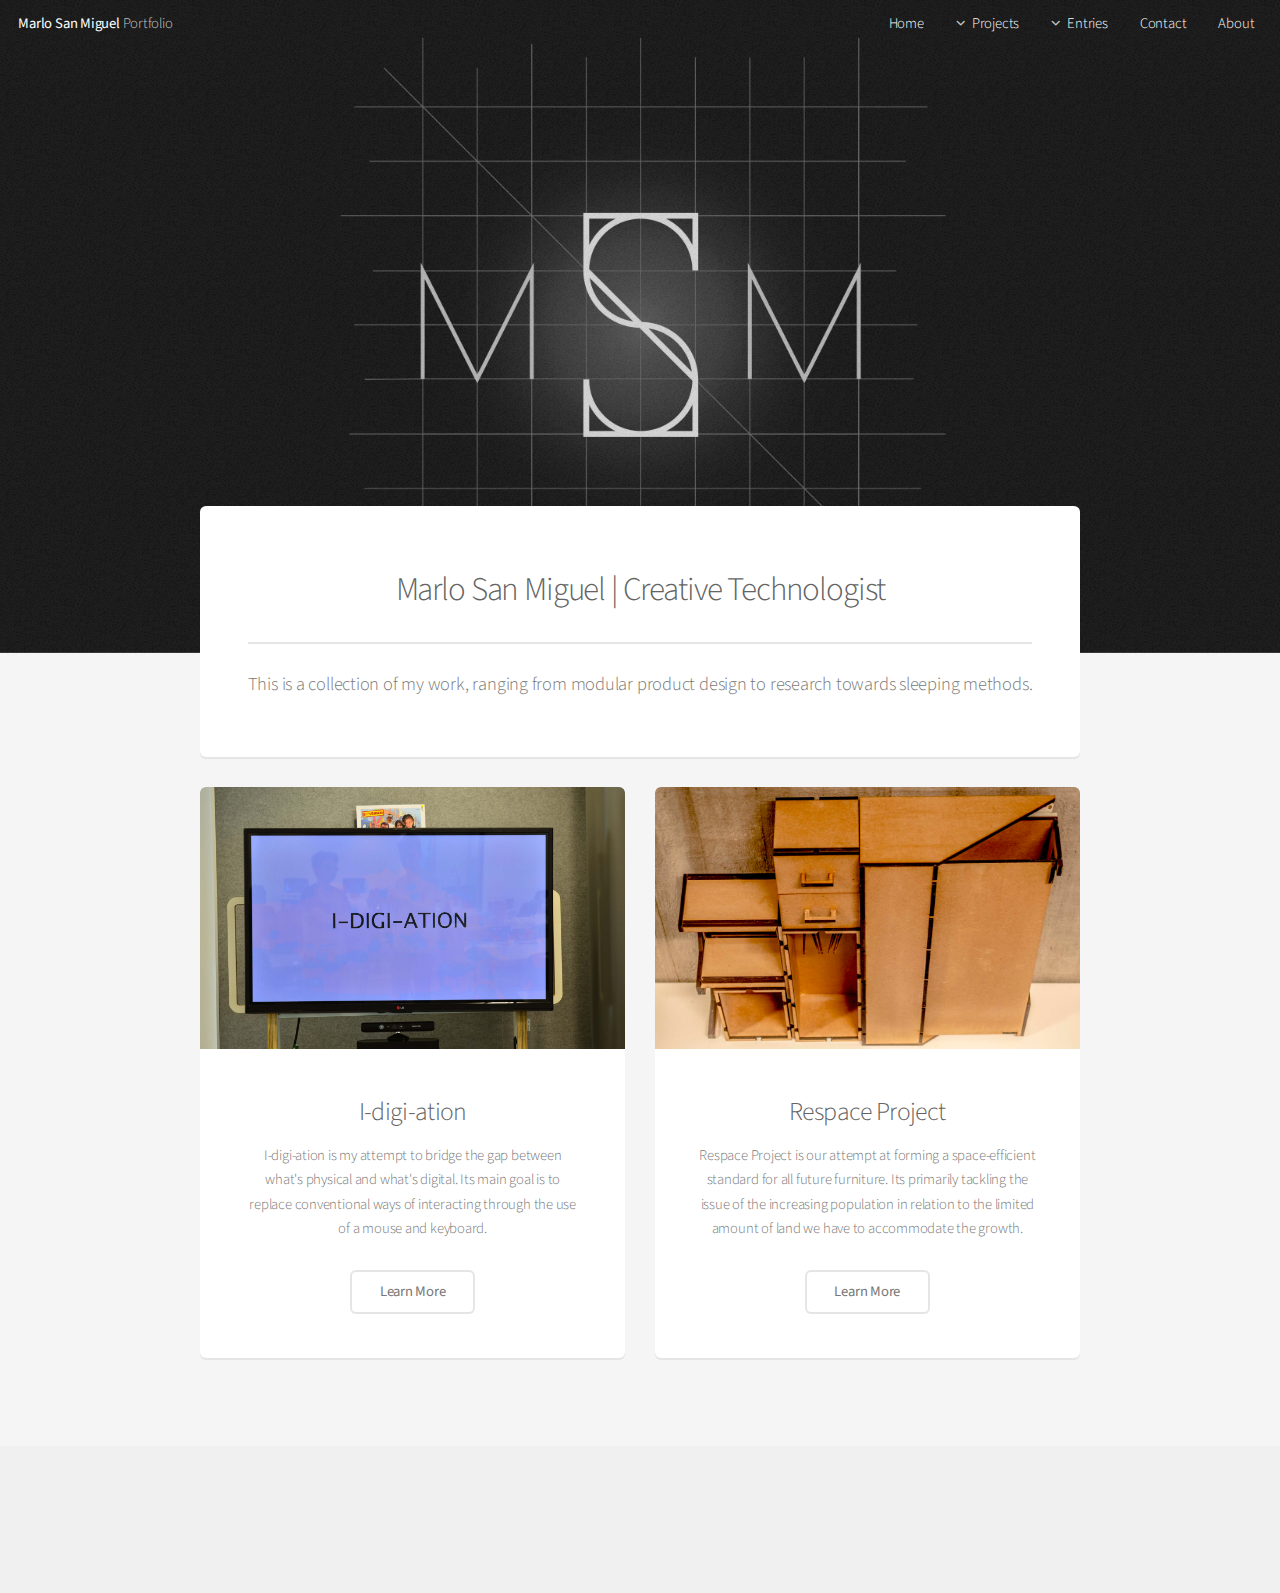
==== commit 0d13bc25: "Footer Update" ====
--- a/index.html
+++ b/index.html
@@ -1,74 +1,74 @@
 <!DOCTYPE HTML>
 <!--
-	Alpha by HTML5 UP
-	html5up.net | @n33co
-	Free for personal and commercial use under the CCA 3.0 license (html5up.net/license)
+Alpha by HTML5 UP
+html5up.net | @n33co
+Free for personal and commercial use under the CCA 3.0 license (html5up.net/license)
 -->
 <html>
-	<head>
-		<link rel="shortcut icon" href="images/icon.ico" />
-		<title>Marlo San Miguel</title>
-		<meta charset="utf-8" />
-		<meta name="viewport" content="width=device-width, initial-scale=1" />
-		<!--[if lte IE 8]><script src="assets/js/ie/html5shiv.js"></script><![endif]-->
-		<link rel="stylesheet" href="assets/css/main.css" />
-		<!--[if lte IE 8]><link rel="stylesheet" href="assets/css/ie8.css" /><![endif]-->
-	</head>
-	<body class="landing">
-		<div id="page-wrapper">
+<head>
+	<link rel="shortcut icon" href="images/icon.ico" />
+	<title>Marlo San Miguel</title>
+	<meta charset="utf-8" />
+	<meta name="viewport" content="width=device-width, initial-scale=1" />
+	<!--[if lte IE 8]><script src="assets/js/ie/html5shiv.js"></script><![endif]-->
+	<link rel="stylesheet" href="assets/css/main.css" />
+	<!--[if lte IE 8]><link rel="stylesheet" href="assets/css/ie8.css" /><![endif]-->
+</head>
+<body class="landing">
+	<div id="page-wrapper">
 
-<!-- Header -->
+		<!-- Header -->
 
-<header id="header" class="alt">
-	<script src="assets/js/content.js"></script>
-</header>
+		<header id="header" class="alt">
+			<script src="assets/js/content.js"></script>
+		</header>
 
-<!-- Banner -->
+		<!-- Banner -->
 
-			<section id="banner">
-				<br/>
-				<br/>
-				<br/>
-				<br/>
-				<br/>
-				<br/>
-				<br/>
-				<br/>
-				<br/>
-				&nbsp;
+		<section id="banner" class="banner">
+			<br/>
+			<br/>
+			<br/>
+			<br/>
+			<br/>
+			<br/>
+			<br/>
+			<br/>
+			<br/>
+			&nbsp;
+		</section>
+
+
+		<!-- Main -->
+
+		<section class="container" id="main">
+			<section class="box special">
+				<header class="major">
+					<h2>Marlo San Miguel      |       Creative Technologist</h2>
+					<p>This is a collection of my work, ranging from modular product design&nbsp;to research towards sleeping methods.</p>
+				</header>
 			</section>
 
+			<div class="row">
+				<div class="6u 12u(narrower)">
+					<section class="box special"><span class="image featured"><a href="idigiation.html"><img alt="" src="images/idigiation.jpg" /></a></span>
 
-<!-- Main -->
+						<a href="idigiation.html"><h3>I-digi-ation</h3></a>
 
-			<section class="container" id="main">
-				<section class="box special">
-					<header class="major">
-				<h2>Marlo San Miguel      |       Creative Technologist</h2>
-						<p>This is a collection of my work, ranging from modular product design&nbsp;to research towards sleeping methods.</p>
-					</header>
-				</section>
+						<p>I-digi-ation is my attempt to bridge the gap between what&#39;s physical and what&#39;s digital. Its main goal is to replace conventional ways of interacting through the use of a mouse and keyboard.</p>
 
-				<div class="row">
-					<div class="6u 12u(narrower)">
-						<section class="box special"><span class="image featured"><a href="idigiation.html"><img alt="" src="images/idigiation.jpg" /></a></span>
+						<ul class="actions">
+							<li><a class="button alt" href="idigiation.html">Learn More</a></li>
+						</ul>
+					</section>
+				</div>
 
-							<a href="idigiation.html"><h3>I-digi-ation</h3></a>
+				<div class="6u 12u(narrower)">
+					<section class="box special"><span class="image featured"><a href="respace.html"><img alt="" src="images/respaceBanner.jpg" /></a></span>
 
-							<p>I-digi-ation is my attempt to bridge the gap between what&#39;s physical and what&#39;s digital. Its main goal is to replace conventional ways of interacting through the use of a mouse and keyboard.</p>
+						<a href="respace.html"><h3>Respace Project</h3></a>
 
-							<ul class="actions">
-								<li><a class="button alt" href="idigiation.html">Learn More</a></li>
-							</ul>
-						</section>
-					</div>
-
-					<div class="6u 12u(narrower)">
-						<section class="box special"><span class="image featured"><a href="respace.html"><img alt="" src="images/respaceBanner.jpg" /></a></span>
-
-							<a href="respace.html"><h3>Respace Project</h3></a>
-
-							<p>Respace Project is our attempt at forming a space-efficient standard for all future furniture. Its primarily tackling the issue
+						<p>Respace Project is our attempt at forming a space-efficient standard for all future furniture. Its primarily tackling the issue
 							of the increasing population in relation to the limited amount of land we have to accommodate the growth.</p>
 
 							<ul class="actions">
@@ -80,33 +80,23 @@
 			</section>
 
 
-<!-- Footer -->
+			<!-- Footer -->
 
 			<footer id="footer">
-				<ul class="icons">
-					<li><a class="icon fa-twitter" href="https://twitter.com/MarlosmColab?lang=en"><span class="label">Twitter</span></a></li>
-					<li><a class="icon fa-facebook" href="#"><span class="label">Facebook</span></a></li>
-					<li><a class="icon fa-tumblr" href="http://marlosanmiguel.tumblr.com/"><span class="label">Instagram</span></a></li>
-					<li><a class="icon fa-google-plus" href="#"><span class="label">Google+</span></a></li>
-				</ul>
-
-				<ul class="copyright">
-					<li>&copy; Marlo San Miguel. All rights reserved.</li>
-					<li>Design: <a href="http://html5up.net">HTML5 UP</a></li>
-				</ul>
+				<script src="assets/js/footer.js"></script>
 			</footer>
 		</div>
 
 
 
 		<!-- Scripts -->
-			<script src="assets/js/jquery.min.js"></script>
-			<script src="assets/js/jquery.dropotron.min.js"></script>
-			<script src="assets/js/jquery.scrollgress.min.js"></script>
-			<script src="assets/js/skel.min.js"></script>
-			<script src="assets/js/util.js"></script>
-			<!--[if lte IE 8]><script src="assets/js/ie/respond.min.js"></script><![endif]-->
-			<script src="assets/js/main.js"></script>
+		<script src="assets/js/jquery.min.js"></script>
+		<script src="assets/js/jquery.dropotron.min.js"></script>
+		<script src="assets/js/jquery.scrollgress.min.js"></script>
+		<script src="assets/js/skel.min.js"></script>
+		<script src="assets/js/util.js"></script>
+		<!--[if lte IE 8]><script src="assets/js/ie/respond.min.js"></script><![endif]-->
+		<script src="assets/js/main.js"></script>
 
 	</body>
-</html>
+	</html>
--- a/assets/css/main.css
+++ b/assets/css/main.css
@@ -1,5 +1,5 @@
 @import url("font-awesome.min.css");
-@import url("https://fonts.googleapis.com/css?family=Source+Sans+Pro:300,400,300italic,400italic");
+@import url("http://fonts.googleapis.com/css?family=Source+Sans+Pro:300,400,300italic,400italic");
 
 /*
 Alpha by HTML5 UP
@@ -3055,10 +3055,20 @@
 
 /* Banner */
 
+.banner {
+background-image: url("images/overlay.png"), url("../../images/banner01.jpg");
+}
+
+.banner-respace {
+background-image: url("images/overlay.png"), url("../../images/respaceBanner.jpg");
+}
+.banner-idigiation {
+background-image: url("images/overlay.png"), url("../../images/idigiation.jpg");
+}
+
 #banner {
 	background-attachment:scroll,							fixed;
 	background-color: #666;
-	background-image: url("images/overlay.png"), url("../../images/banner01.jpg");
 	background-position: top left,						center center;
 	background-repeat: repeat,							no-repeat;
 	background-size: auto, cover;
@@ -3066,6 +3076,7 @@
 	padding: 12em 0 20em 0;
 	text-align: center;
 }
+
 
 #banner :last-child {
 	margin-bottom: 0;
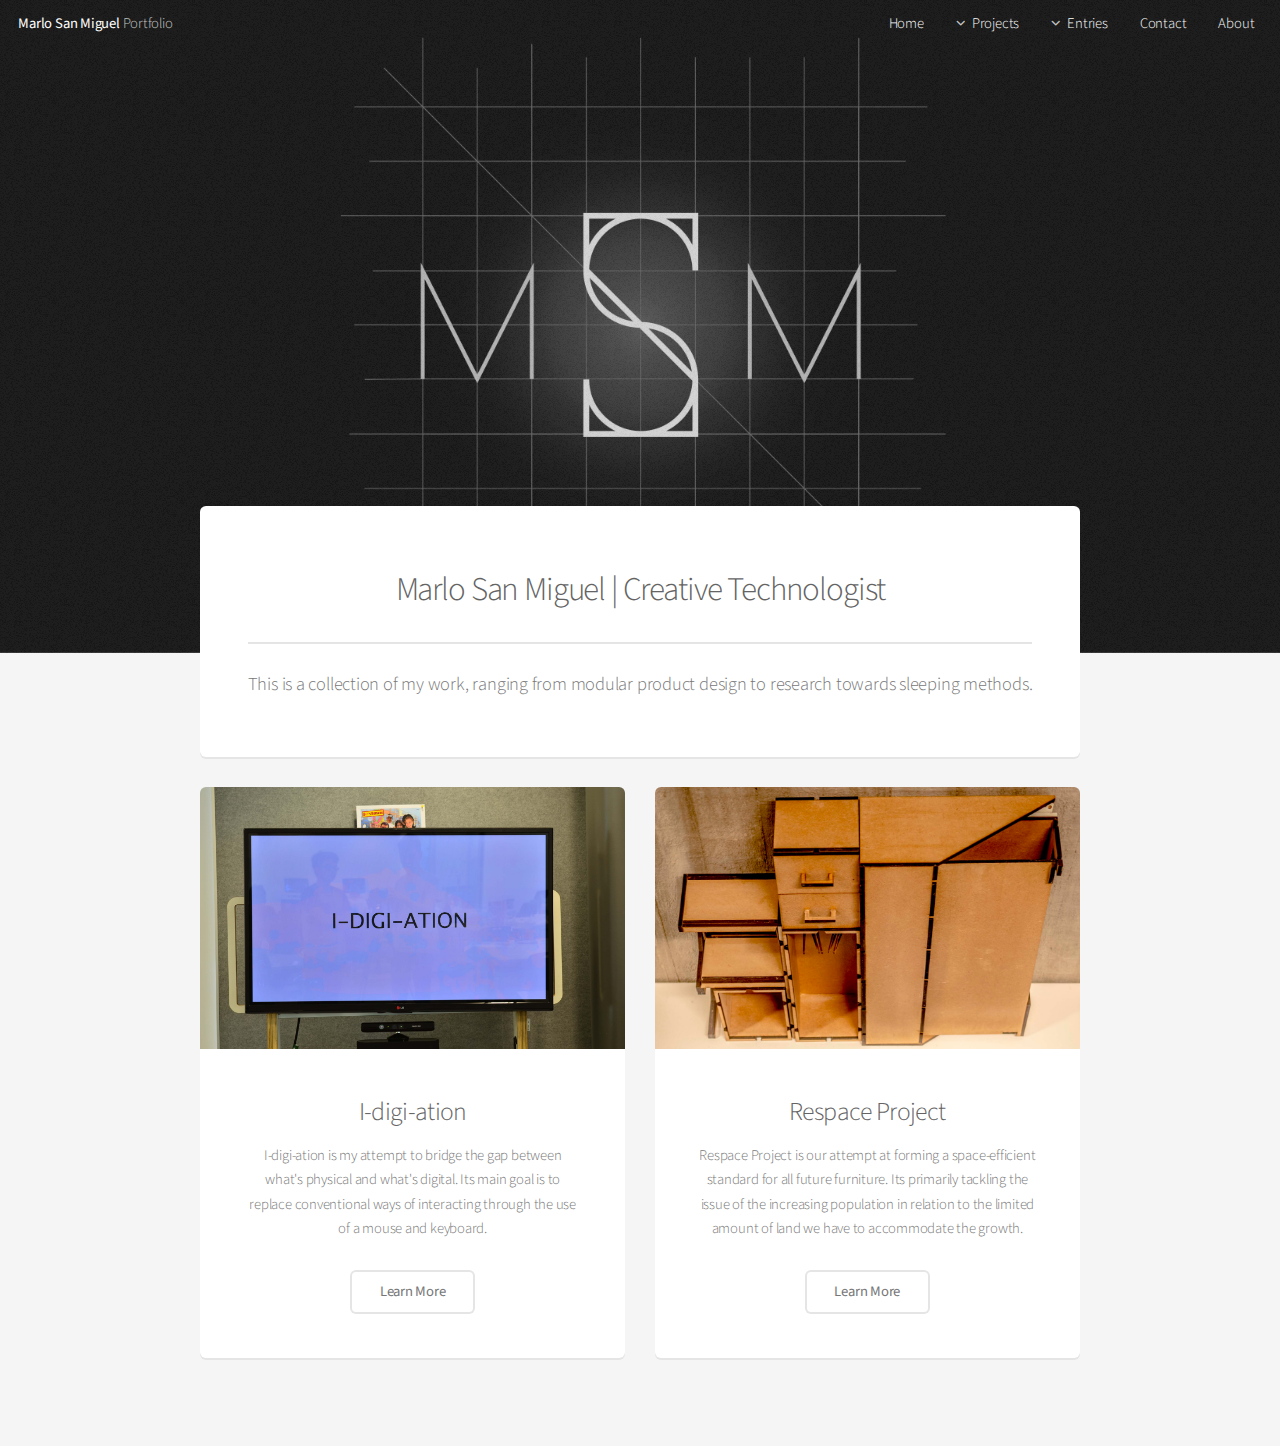
==== commit fc6d5abc: "Footer Bug" ====
--- a/index.html
+++ b/index.html
@@ -82,9 +82,7 @@
 
 			<!-- Footer -->
 
-			<footer id="footer">
 				<script src="assets/js/footer.js"></script>
-			</footer>
 		</div>
 
 
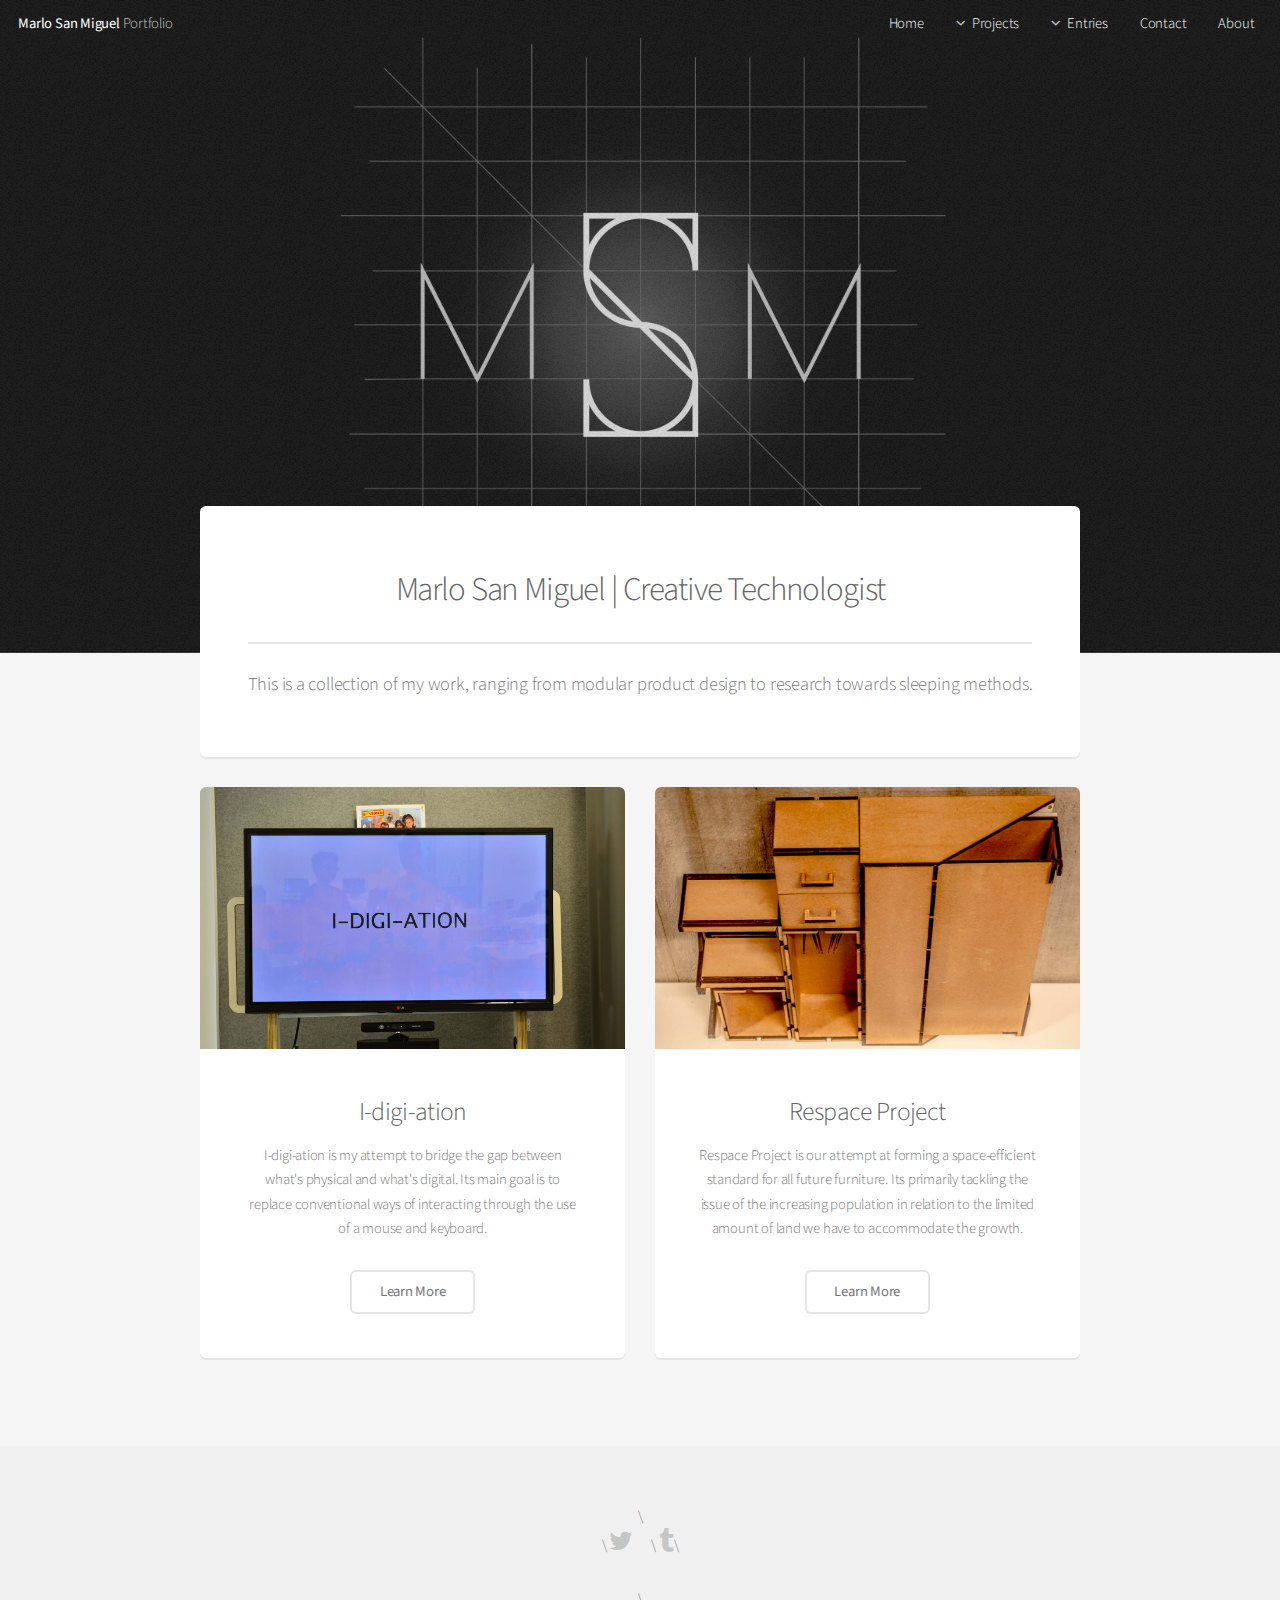
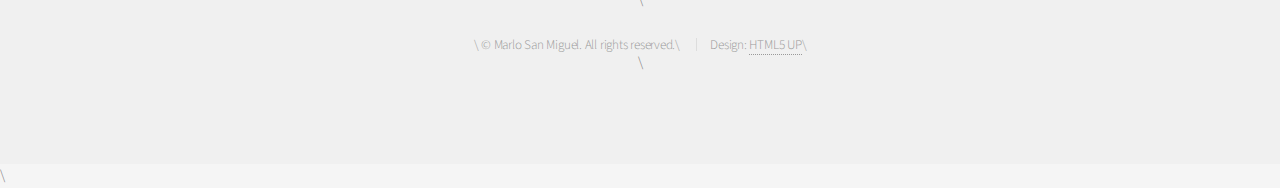
==== commit 2fca7b60: "Footer Bug" ====
--- a/index.html
+++ b/index.html
@@ -82,7 +82,17 @@
 
 			<!-- Footer -->
 
-				<script src="assets/js/footer.js"></script>
+						<footer id="footer">\
+							<ul class="icons">\
+								<li><a class="icon fa-twitter" href="https://twitter.com/MarlosmColab?lang=en"><span class="label">Twitter</span></a></li>\
+								<li><a class="icon fa-tumblr" href="http://marlosanmiguel.tumblr.com/"><span class="label">Instagram</span></a></li>\
+							</ul>\
+
+							<ul class="copyright">\
+								<li>&copy; Marlo San Miguel. All rights reserved.</li>\
+								<li>Design: <a href="http://html5up.net">HTML5 UP</a></li>\
+							</ul>\
+						</footer>\
 		</div>
 
 
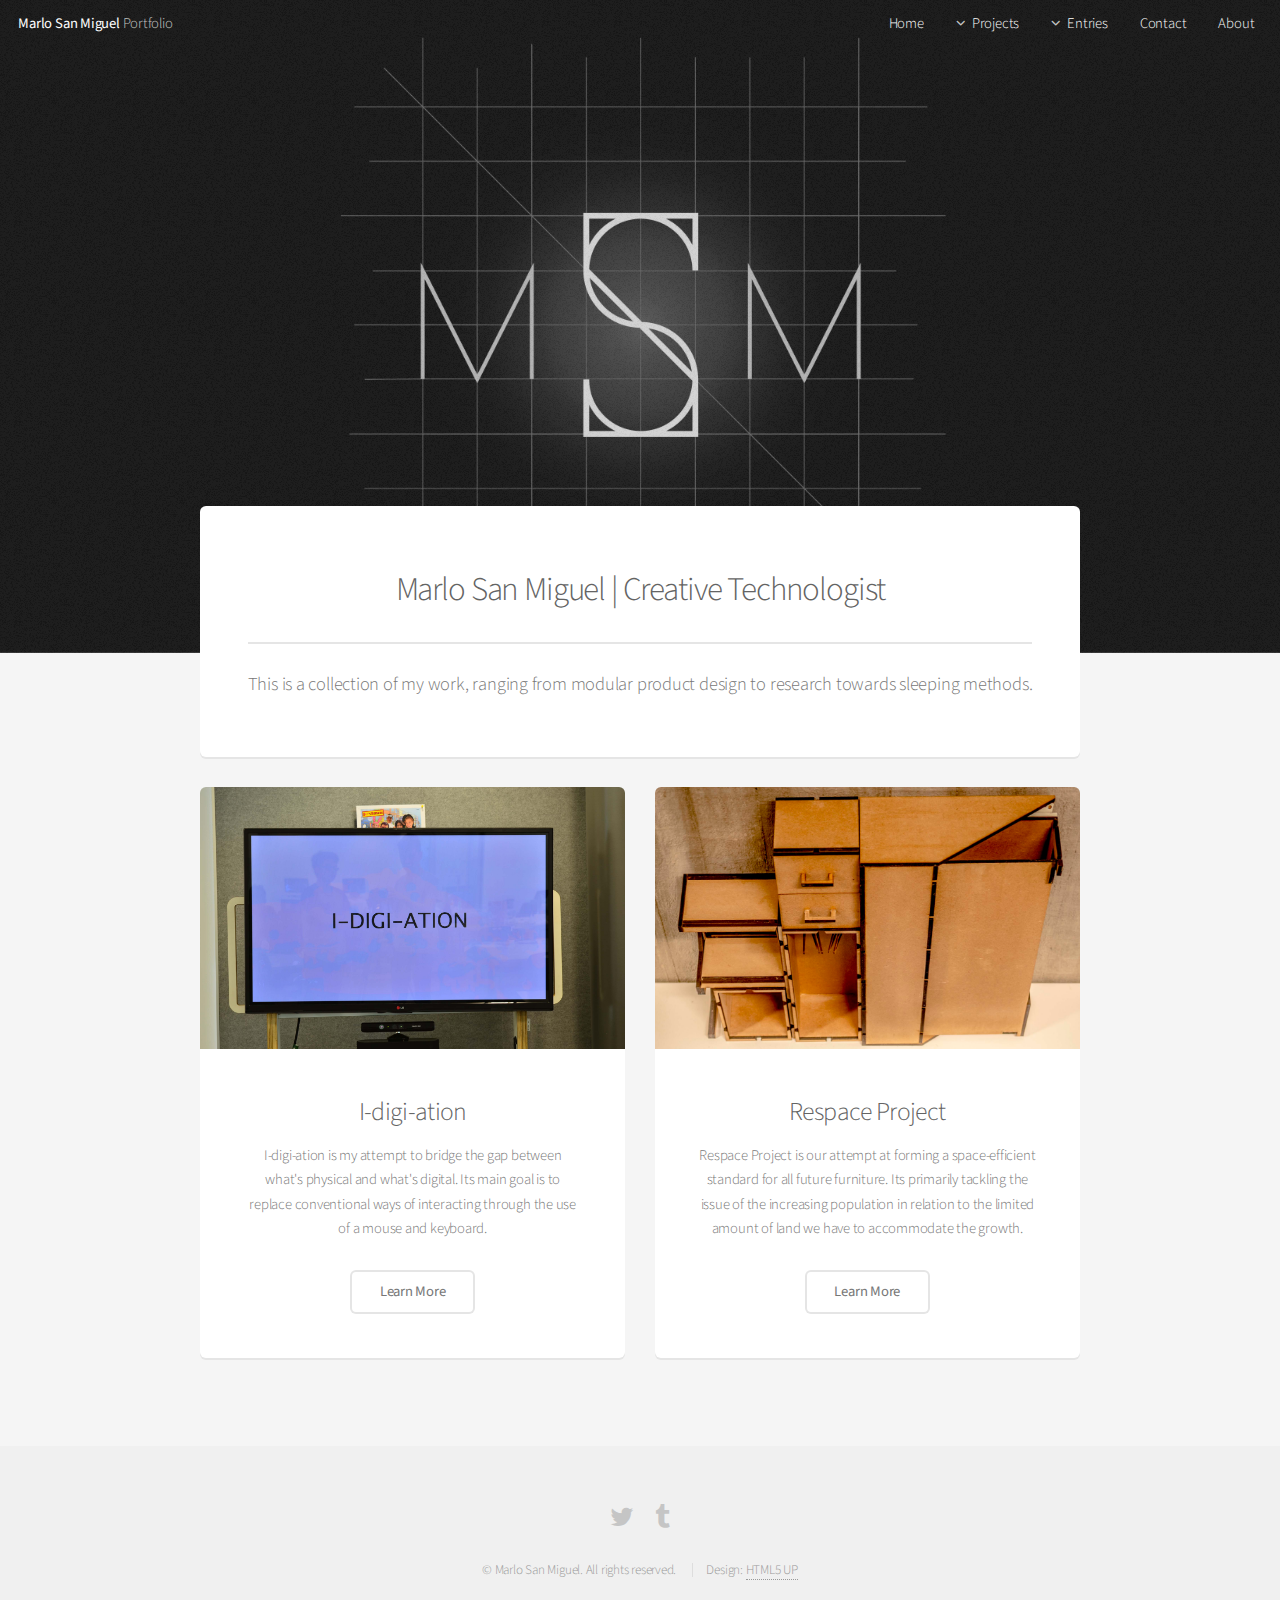
==== commit 6131526e: "Footer Placed in .html files" ====
--- a/index.html
+++ b/index.html
@@ -82,17 +82,17 @@
 
 			<!-- Footer -->
 
-						<footer id="footer">\
-							<ul class="icons">\
-								<li><a class="icon fa-twitter" href="https://twitter.com/MarlosmColab?lang=en"><span class="label">Twitter</span></a></li>\
-								<li><a class="icon fa-tumblr" href="http://marlosanmiguel.tumblr.com/"><span class="label">Instagram</span></a></li>\
-							</ul>\
+			<footer id="footer">
+				<ul class="icons">
+					<li><a class="icon fa-twitter" href="https://twitter.com/MarlosmColab?lang=en"><span class="label">Twitter</span></a></li>
+					<li><a class="icon fa-tumblr" href="http://marlosanmiguel.tumblr.com/"><span class="label">Instagram</span></a></li>
+				</ul>
 
-							<ul class="copyright">\
-								<li>&copy; Marlo San Miguel. All rights reserved.</li>\
-								<li>Design: <a href="http://html5up.net">HTML5 UP</a></li>\
-							</ul>\
-						</footer>\
+				<ul class="copyright">
+					<li>&copy; Marlo San Miguel. All rights reserved.</li>
+					<li>Design: <a href="http://html5up.net">HTML5 UP</a></li>
+				</ul>
+			</footer>
 		</div>
 
 
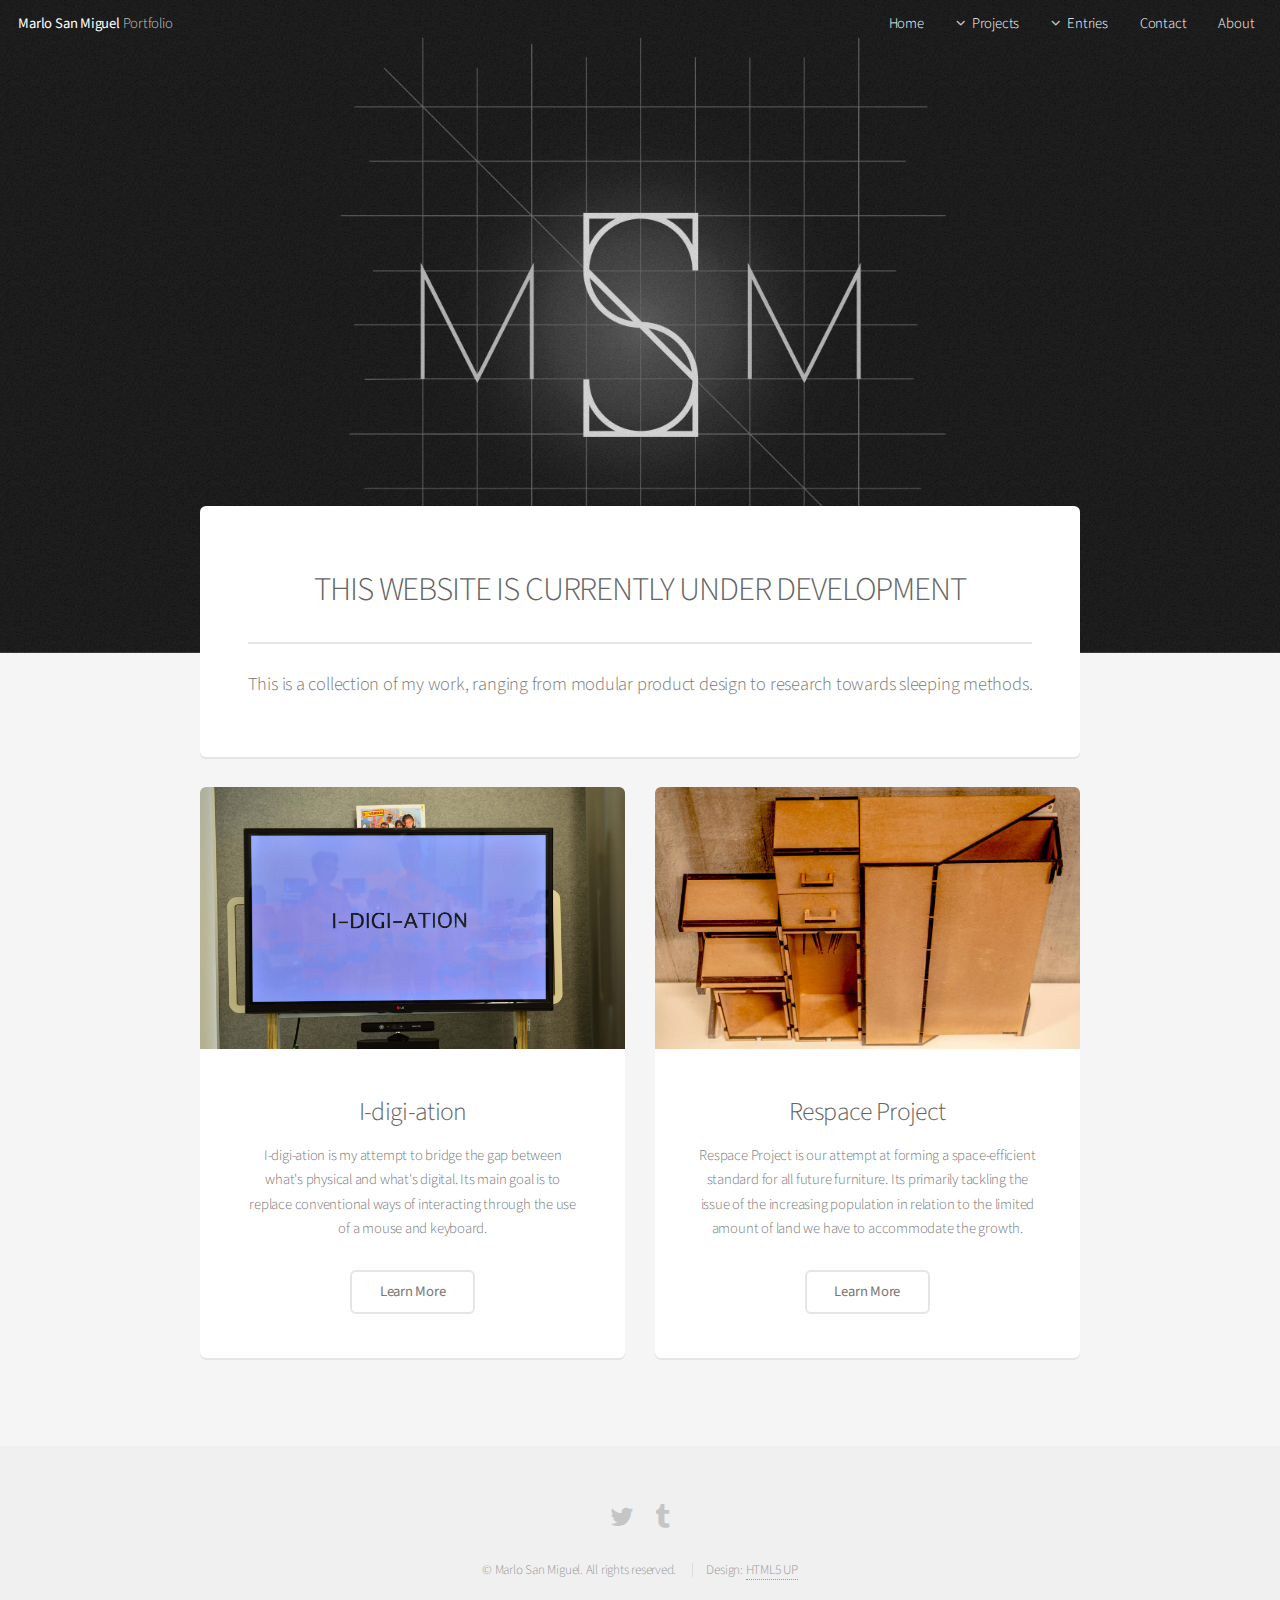
==== commit 6d3f158a: "Buttonisation of Links" ====
--- a/index.html
+++ b/index.html
@@ -44,7 +44,7 @@
 		<section class="container" id="main">
 			<section class="box special">
 				<header class="major">
-					<h2>Marlo San Miguel      |       Creative Technologist</h2>
+					<h2>THIS WEBSITE IS CURRENTLY UNDER DEVELOPMENT</h2>
 					<p>This is a collection of my work, ranging from modular product design&nbsp;to research towards sleeping methods.</p>
 				</header>
 			</section>
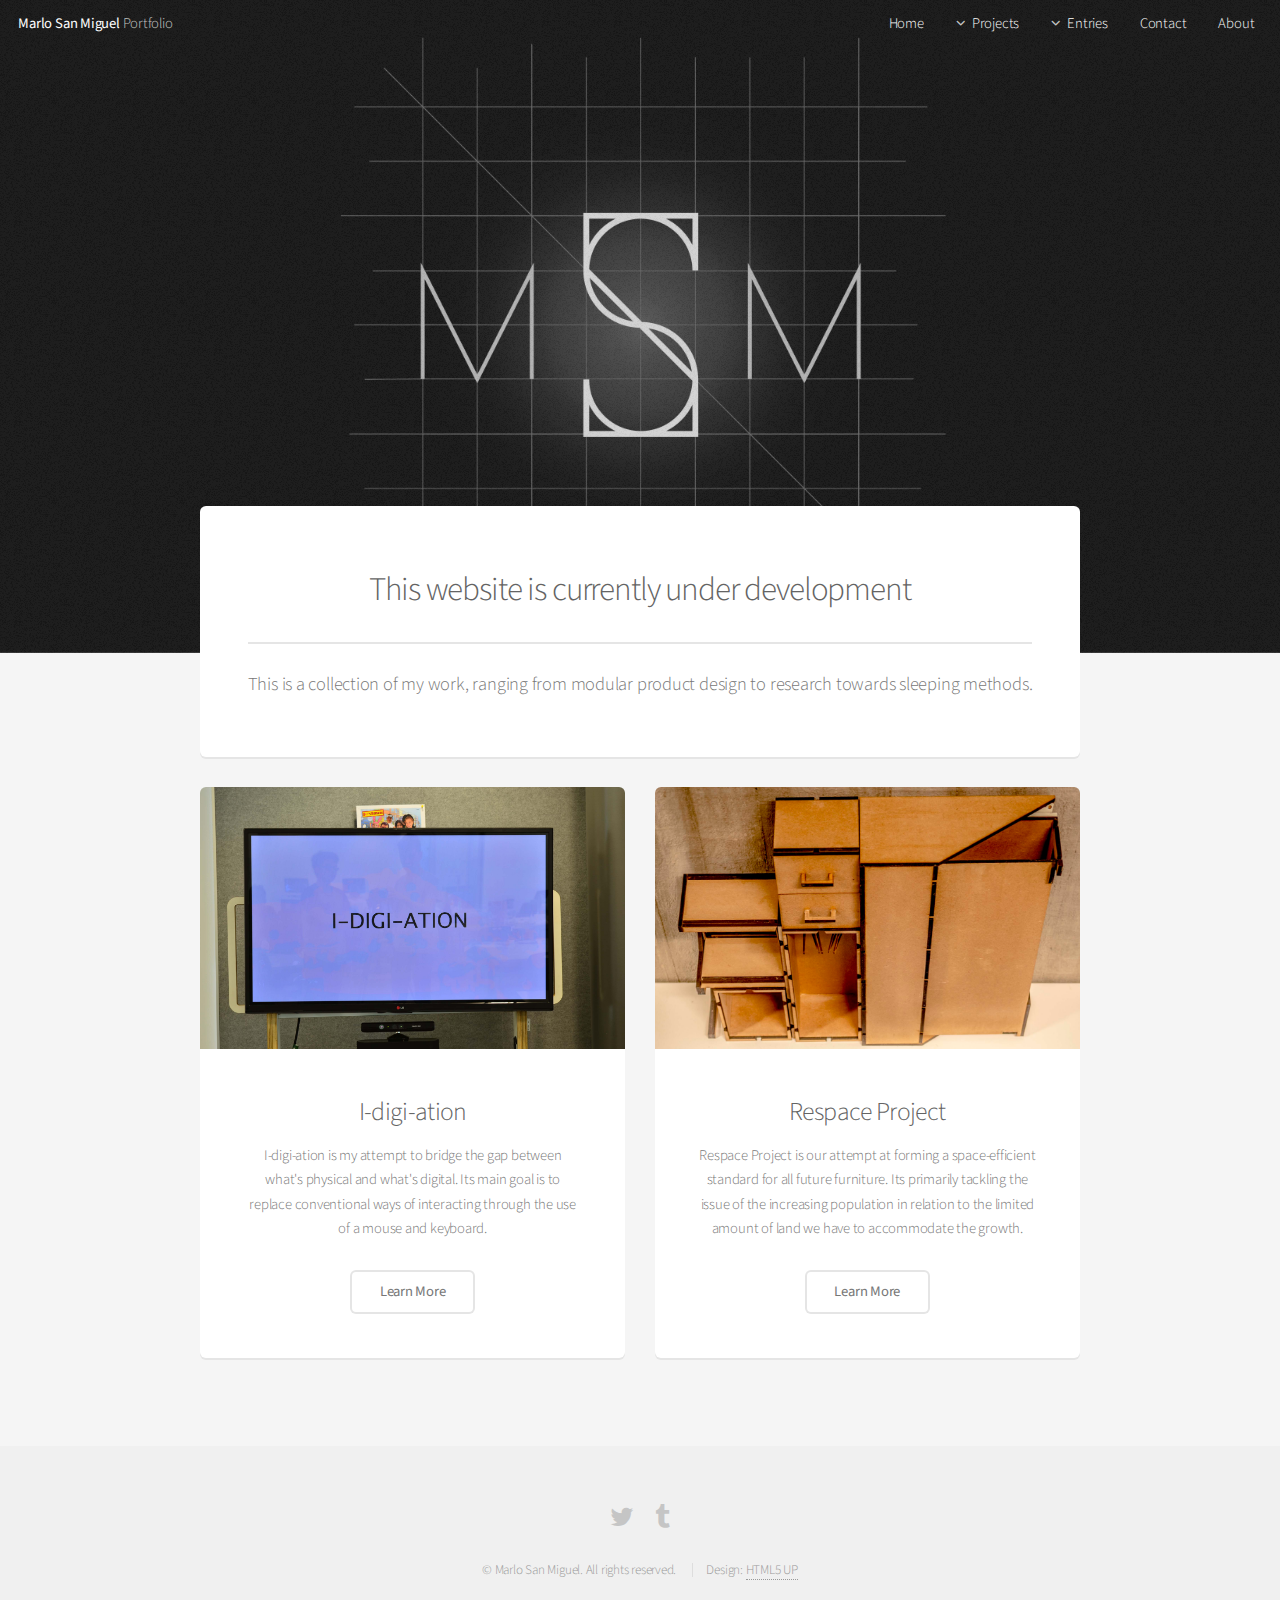
==== commit 43087fc3: "Yeaho" ====
--- a/index.html
+++ b/index.html
@@ -44,7 +44,7 @@
 		<section class="container" id="main">
 			<section class="box special">
 				<header class="major">
-					<h2>THIS WEBSITE IS CURRENTLY UNDER DEVELOPMENT</h2>
+					<h2>This website is currently under development</h2>
 					<p>This is a collection of my work, ranging from modular product design&nbsp;to research towards sleeping methods.</p>
 				</header>
 			</section>
